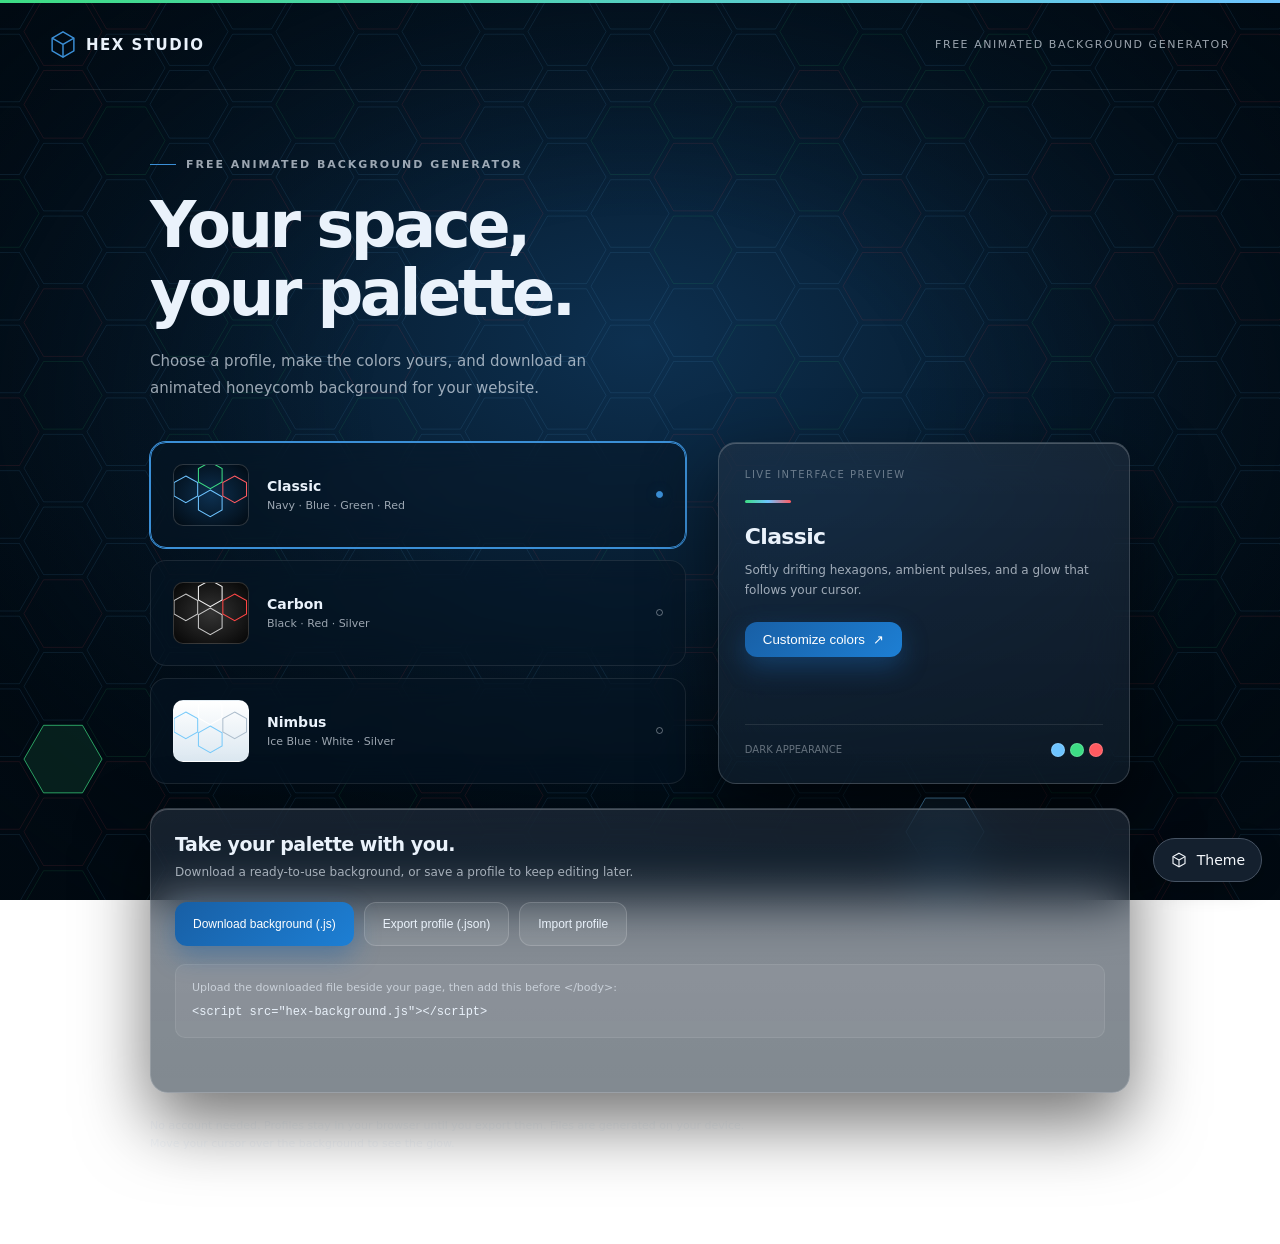
==== hex-studio/index.html @ f7268405 "Add Hex Studio animated background generator" ====
<!doctype html>
<html lang="en">
<head>
<meta charset="utf-8"><meta name="viewport" content="width=device-width,initial-scale=1">
<meta name="color-scheme" content="dark light">
<title>Hex Studio · Free Animated Background Generator</title>
<meta name="description" content="Create an animated honeycomb background. Choose a color profile, customize your palette, and download a ready-to-use background for your website.">
<style>/* studio-background.css — Hex Studio honeycomb background surfaces. */

:root{
	--hex-blue:      #185FA5;
	--hex-blue-lt:   #3b8fd6;
	--hex-green:     #2e9e4f;
	--hex-red:       #d81f26;
	--hex-navy-deep: #02101d;
}

.hs-hexbg{
	position:fixed;
	inset:0;
	width:100%;
	height:100%;
	z-index:-1;
	pointer-events:none;
}

.hs-hexvig{
	position:fixed;
	inset:0;
	z-index:-1;
	pointer-events:none;
}

html.hs-hex{min-height:100%}
html.hs-hex body{background:transparent !important}

html.hs-hex-dark{
	background:radial-gradient(85% 75% at 50% 38%,#0d3050 0%,#061a2c 42%,#010a12 80%) fixed;
}
html.hs-hex-dark .hs-hexvig{
	background:radial-gradient(62% 62% at 50% 45%,transparent 22%,rgba(1,7,13,.9) 100%);
}

html.hs-hex-dark .hs-hexstripe{
	position:fixed;left:0;right:0;top:0;height:3px;z-index:1030;
	background:linear-gradient(90deg,var(--hex-green),var(--hex-blue),var(--hex-red));
	background-size:200% 100%;
	animation:hs-hex-slide 8s linear infinite;
}
@keyframes hs-hex-slide{to{background-position:200% 0}}

html.hs-hex-light{
	background:linear-gradient(180deg,#ffffff 0%,#eef3f8 55%,#e6edf5 100%) fixed;
}
html.hs-hex-light .hs-hexvig{
	background:radial-gradient(70% 70% at 50% 45%,transparent 40%,rgba(180,197,214,.35) 100%);
}

.hs-sheet{
	background:#fff;
	border-radius:16px;
	box-shadow:0 22px 60px rgba(0,0,0,.55);
	margin:16px auto 32px;
	padding:20px 22px 26px;
	width:calc(100% - 88px);
	max-width:1400px;
	min-height:55vh;
	overflow-x:auto;
}
html.hs-hex-light .hs-sheet{box-shadow:0 10px 30px rgba(70,95,125,.14);border:1px solid #dde5ee}

html.hs-hex-dark .navbar{
	margin:16px auto 0;
	width:calc(100% - 88px);
	max-width:1400px;
	border:0;
	border-radius:14px;
	box-shadow:0 14px 36px rgba(0,0,0,.5);
}

@media (max-width:900px){
	.hs-sheet{width:calc(100% - 32px)}
	html.hs-hex-dark .navbar{width:calc(100% - 32px)}
}
@media (max-width:576px){
	.hs-sheet{width:calc(100% - 16px);padding:12px 10px 18px;border-radius:12px;margin:10px auto 18px}
	html.hs-hex-dark .navbar{width:calc(100% - 16px);margin-top:8px}
}

@media print{
	.hs-hexbg,.hs-hexvig,.hs-hexstripe{display:none !important}
	html.hs-hex{background:#fff !important}
	.hs-sheet{box-shadow:none;margin:0;padding:0;width:auto;max-width:none}
}

/* studio-glass.css — Hex Studio panels, controls, and glass surfaces. */

body.hs-body *,body.hs-body *::before,body.hs-body *::after{box-sizing:border-box}
.hs-panel,.hs-panel *,.hs-side,.hs-side *,.hs-field,.hs-field *,
.hs-btn,.hs-input,.hs-select,.hs-kpi,.hs-kpi *,.hs-table,.hs-table *,
.hs-alert,.hs-page,.hs-narrow,.hs-narrow-sm{box-sizing:border-box}

body.hs-body{
	color-scheme:dark;
	margin:0;
	font-family:"Inter","Segoe UI",system-ui,-apple-system,Helvetica,Arial,sans-serif;
	color:var(--hs-text);
	-webkit-font-smoothing:antialiased;
	-moz-osx-font-smoothing:grayscale;
}

.hs-page a{color:var(--hs-blue-lt)}
.hs-page{padding:22px 26px 44px;max-width:1500px}
.hs-narrow{max-width:900px}
.hs-narrow-sm{max-width:640px}
.hs-page-head{display:flex;align-items:flex-end;justify-content:space-between;gap:16px;
	flex-wrap:wrap;margin-bottom:18px}
.hs-page-head .hs-sub{margin-bottom:0}
.hs-actions{display:flex;gap:8px;flex-wrap:wrap}

.hs-field > input[readonly]{background:rgba(255,255,255,.03);color:var(--hs-text-dim);cursor:default}
.hs-field > input[readonly]:focus{border-color:var(--hs-brd);box-shadow:none;background:rgba(255,255,255,.03)}
.hs-row{display:flex;gap:12px;align-items:center;flex-wrap:wrap}
.hs-row > .hs-field{flex:1;min-width:220px;margin-bottom:0}
.hs-stack > * + *{margin-top:14px}
.hs-empty{padding:34px 10px;text-align:center;color:var(--hs-text-faint);font-size:14px}
.hs-iconbtn{display:inline-grid;place-items:center;width:30px;height:30px;border-radius:8px;
	border:1px solid var(--hs-brd-soft);background:var(--hs-glass-2);color:var(--hs-text-dim);
	text-decoration:none;transition:.15s}
.hs-iconbtn:hover{background:var(--hs-glass-hi);color:var(--hs-text)}
.hs-iconbtn svg{width:16px;height:16px;stroke:currentColor;fill:none;stroke-width:1.8}
@media (max-width:900px){.hs-page{padding:16px 14px 34px}}

:root{

	--hs-blue:        #185FA5;
	--hs-blue-lt:     #3b8fd6;
	--hs-blue-glow:   rgba(59,143,214,.18);
	--hs-green:       #2e9e4f;
	--hs-green-lt:    #3ddc84;
	--hs-red:         #d81f26;
	--hs-red-lt:      #ff5a60;
	--hs-amber:       #e8a13a;

	--hs-glass:       rgba(255,255,255,.075);
	--hs-glass-2:     rgba(255,255,255,.05);

	--hs-tint:        rgba(6,22,38,.52);
	--hs-tint-2:      rgba(6,22,38,.40);
	--hs-glass-hi:    rgba(255,255,255,.12);
	--hs-brd:         rgba(255,255,255,.16);
	--hs-brd-soft:    rgba(255,255,255,.09);
	--hs-blur:        26px;

	--hs-text:        #eaf2fb;
	--hs-text-dim:    rgba(234,242,251,.66);
	--hs-text-faint:  rgba(234,242,251,.40);

	--hs-radius:      18px;
	--hs-radius-sm:   12px;
	--hs-shadow:      0 30px 70px rgba(0,0,0,.55);
	--hs-shadow-sm:   0 12px 30px rgba(0,0,0,.4);
	--hs-inset:       inset 0 1px 0 rgba(255,255,255,.22);

	--hs-side-open:   248px;
	--hs-side-rail:   68px;
	--hs-side-w:      var(--hs-side-open);
}

.hs-panel{
	position:relative;
	background-color:var(--hs-tint);
	background-image:linear-gradient(rgba(255,255,255,.075),rgba(255,255,255,.035));
	backdrop-filter:blur(var(--hs-blur)) saturate(150%);
	-webkit-backdrop-filter:blur(var(--hs-blur)) saturate(150%);
	border:1px solid var(--hs-brd);
	border-radius:var(--hs-radius);
	box-shadow:var(--hs-shadow), var(--hs-inset);
	color:var(--hs-text);
	padding:22px 24px;
}
.hs-panel-quiet{background-color:var(--hs-tint-2);box-shadow:var(--hs-shadow-sm)}
.hs-panel-tight{padding:14px 16px}
.hs-panel-rise{animation:hs-rise .55s cubic-bezier(.2,.8,.2,1) both}
@keyframes hs-rise{from{opacity:0;transform:translateY(18px) scale(.99)}to{opacity:1;transform:none}}

.hs-panel-hd{
	display:flex;align-items:center;justify-content:space-between;gap:12px;
	margin:-22px -24px 18px;padding:15px 24px;
	border-bottom:1px solid var(--hs-brd-soft);
	background:rgba(255,255,255,.04);
	border-radius:var(--hs-radius) var(--hs-radius) 0 0;
}
.hs-panel-hd h2,.hs-panel-hd h3{margin:0;font-size:15px;font-weight:600;letter-spacing:-.01em}

.hs-rule{height:3px;width:46px;border-radius:2px;
	background:linear-gradient(90deg,var(--hs-green),var(--hs-blue),var(--hs-red))}
.hs-rule-c{margin-left:auto;margin-right:auto}

.hs-title{margin:0 0 4px;font-size:19px;font-weight:600;letter-spacing:-.015em;color:var(--hs-text)}
.hs-sub{margin:0 0 20px;font-size:12.5px;letter-spacing:.08em;text-transform:uppercase;color:var(--hs-text-faint)}
.hs-muted{color:var(--hs-text-dim)}
.hs-faint{color:var(--hs-text-faint)}
.hs-link{color:var(--hs-blue-lt);text-decoration:none}
.hs-link:hover{text-decoration:underline}

.hs-btn{
	display:inline-flex;align-items:center;justify-content:center;gap:8px;
	padding:10px 18px;border:1px solid var(--hs-brd);border-radius:var(--hs-radius-sm);
	background:var(--hs-glass);color:var(--hs-text);
	font:600 14px/1 inherit;cursor:pointer;transition:.18s;text-decoration:none;
	white-space:nowrap;
}
.hs-btn svg{width:16px;height:16px;flex:0 0 16px;stroke:currentColor;fill:none;stroke-width:1.8}
.hs-btn:hover{background:var(--hs-glass-hi);transform:translateY(-1px)}
.hs-btn:active{transform:translateY(0)}
.hs-btn:focus-visible{outline:2px solid var(--hs-blue-lt);outline-offset:2px}

.hs-btn-primary{
	border:0;color:#fff;
	background:linear-gradient(135deg,var(--hs-blue),#1d7fd4);
	box-shadow:0 10px 26px rgba(24,95,165,.45);
	position:relative;overflow:hidden;
}
.hs-btn-primary:hover{box-shadow:0 14px 32px rgba(24,95,165,.6)}

.hs-btn-sheen::after{
	content:"";position:absolute;top:0;left:-120%;width:60%;height:100%;
	background:linear-gradient(90deg,transparent,rgba(255,255,255,.28),transparent);
	animation:hs-sheen 4.5s ease-in-out infinite;
}
@keyframes hs-sheen{0%,72%{left:-120%}100%{left:180%}}

.hs-btn-ghost{background:transparent;border-color:var(--hs-brd-soft);color:var(--hs-text-dim)}
.hs-btn-ghost:hover{color:var(--hs-text);background:var(--hs-glass-2)}
.hs-btn-danger{border:0;background:linear-gradient(135deg,#b81d24,#e0353c);color:#fff}
.hs-btn-sm{padding:7px 13px;font-size:13px;border-radius:9px}
.hs-btn-block{width:100%}

.hs-field{position:relative;margin-bottom:14px}
.hs-field > input,.hs-field > select{
	width:100%;padding:22px 14px 9px;border-radius:var(--hs-radius-sm);
	font:400 15px inherit;color:var(--hs-text);
	background:rgba(255,255,255,.06);border:1px solid var(--hs-brd);
	outline:none;transition:.2s;
}
.hs-field > label{
	position:absolute;left:15px;top:15px;font-size:14px;color:var(--hs-text-dim);
	pointer-events:none;transition:.18s cubic-bezier(.2,.8,.2,1);
}
.hs-field > input:focus,.hs-field > select:focus{
	border-color:var(--hs-blue-lt);background:rgba(255,255,255,.1);
	box-shadow:0 0 0 4px var(--hs-blue-glow);
}
.hs-field > input:focus + label,
.hs-field > input:not(:placeholder-shown) + label,
.hs-field > select:focus + label,
.hs-field > select:valid + label{
	top:7px;font-size:10.5px;letter-spacing:.06em;text-transform:uppercase;color:var(--hs-text-dim);
}
.hs-field > input:focus + label,.hs-field > select:focus + label{color:var(--hs-blue-lt)}
.hs-field > input:-webkit-autofill,.hs-field > input:-webkit-autofill:focus{
	-webkit-text-fill-color:var(--hs-text);
	-webkit-box-shadow:0 0 0 1000px rgba(20,45,70,.95) inset;
	transition:background-color 9999s ease-in-out 0s;
}

.hs-input,.hs-select{
	padding:9px 12px;border-radius:10px;font:400 14px inherit;color:var(--hs-text);
	background:rgba(255,255,255,.06);border:1px solid var(--hs-brd);outline:none;transition:.18s;
}
.hs-input:focus,.hs-select:focus{border-color:var(--hs-blue-lt);box-shadow:0 0 0 4px var(--hs-blue-glow)}
.hs-select option{background:#0c2438;color:var(--hs-text)}
.hs-label{display:block;font-size:11px;letter-spacing:.06em;text-transform:uppercase;
	color:var(--hs-text-faint);margin-bottom:5px}
.hs-bar{display:flex;gap:10px;align-items:flex-end;flex-wrap:wrap;margin-bottom:18px}

.hs-check{display:inline-flex;align-items:center;gap:8px;color:var(--hs-text-dim);
	font-size:13px;cursor:pointer;user-select:none}
.hs-check input{appearance:none;-webkit-appearance:none;width:16px;height:16px;border-radius:5px;
	border:1px solid rgba(255,255,255,.3);background:rgba(255,255,255,.06);cursor:pointer;transition:.15s}
.hs-check input:checked{background:var(--hs-blue);border-color:var(--hs-blue)}
.hs-check input:checked::after{content:"";display:block;width:4px;height:8px;margin:1px auto 0;
	border:solid #fff;border-width:0 2px 2px 0;transform:rotate(42deg)}

.hs-table{width:100%;border-collapse:separate;border-spacing:0;font-size:14px;color:var(--hs-text)}
.hs-table th{
	padding:11px 10px;text-align:center;font-weight:600;font-size:12px;
	letter-spacing:.05em;text-transform:uppercase;color:var(--hs-text-dim);
	background:rgba(255,255,255,.06);border-bottom:1px solid var(--hs-brd);
	position:sticky;top:0;backdrop-filter:blur(12px);z-index:2;
}
.hs-table th:first-child{border-top-left-radius:10px}
.hs-table th:last-child{border-top-right-radius:10px}
.hs-table td{padding:10px;text-align:center;border-bottom:1px solid var(--hs-brd-soft)}
.hs-table tbody tr{transition:background .12s}
.hs-table tbody tr:nth-child(even){background:rgba(255,255,255,.025)}
.hs-table tbody tr:hover{background:rgba(59,143,214,.14)}
.hs-table-wrap{overflow:auto;border-radius:10px;border:1px solid var(--hs-brd-soft)}
.hs-table a{color:var(--hs-blue-lt);text-decoration:none}
.hs-table a:hover{text-decoration:underline}

.hs-pill{display:inline-block;padding:3px 11px;border-radius:999px;font-size:12px;font-weight:600;
	border:1px solid transparent}
.hs-pill-ok{background:rgba(61,220,132,.14);color:#7ff0b0;border-color:rgba(61,220,132,.35)}
.hs-pill-warn{background:rgba(232,161,58,.14);color:#f5c67e;border-color:rgba(232,161,58,.35)}
.hs-pill-bad{background:rgba(255,90,96,.14);color:#ff9a9e;border-color:rgba(255,90,96,.38)}
.hs-pill-info{background:rgba(59,143,214,.16);color:#9fd0ff;border-color:rgba(59,143,214,.4)}

.hs-alert{padding:11px 14px;border-radius:var(--hs-radius-sm);font-size:13.5px;line-height:1.45;
	margin-bottom:16px;border:1px solid transparent}
.hs-alert-err{background:rgba(216,31,38,.14);border-color:rgba(216,31,38,.4);color:#ff9a9e;
	animation:hs-shake .45s cubic-bezier(.36,.07,.19,.97) both}
.hs-alert-ok{background:rgba(46,158,79,.14);border-color:rgba(46,158,79,.4);color:#8ce8ac}
.hs-alert-info{background:rgba(24,95,165,.16);border-color:rgba(59,143,214,.4);color:#a9d4ff}
@keyframes hs-shake{10%,90%{transform:translateX(-2px)}30%,70%{transform:translateX(4px)}50%{transform:translateX(-4px)}}

.hs-kpis{display:flex;gap:14px;flex-wrap:wrap;margin-bottom:20px}
.hs-kpi{
	flex:1;min-width:150px;padding:14px 16px;border-radius:var(--hs-radius-sm);
	background-color:var(--hs-tint-2);
	background-image:linear-gradient(rgba(255,255,255,.06),rgba(255,255,255,.02));
	border:1px solid var(--hs-brd-soft);
	backdrop-filter:blur(14px);-webkit-backdrop-filter:blur(14px);
}
.hs-kpi small{display:block;font-size:11px;letter-spacing:.07em;text-transform:uppercase;
	color:var(--hs-text-faint);margin-bottom:4px}
.hs-kpi b{display:block;font-size:26px;font-weight:600;line-height:1.1;color:var(--hs-text)}
.hs-kpi-accent{border-left:3px solid var(--hs-blue-lt)}

.hs-side{
	position:fixed;left:0;top:0;bottom:0;width:var(--hs-side-w);z-index:1040;
	display:flex;flex-direction:column;
	margin:12px 0 12px 12px;border-radius:var(--hs-radius);
	background-color:var(--hs-tint);
	background-image:linear-gradient(rgba(255,255,255,.075),rgba(255,255,255,.03));
	backdrop-filter:blur(var(--hs-blur)) saturate(150%);
	-webkit-backdrop-filter:blur(var(--hs-blur)) saturate(150%);
	border:1px solid var(--hs-brd);
	box-shadow:var(--hs-shadow), var(--hs-inset);
	transition:width .22s cubic-bezier(.2,.8,.2,1), transform .22s cubic-bezier(.2,.8,.2,1);
	overflow:hidden;
}

body.hs-has-side{padding-left:calc(var(--hs-side-w) + 24px);transition:padding-left .22s cubic-bezier(.2,.8,.2,1)}
html.hs-side-collapsed{--hs-side-w:var(--hs-side-rail)}

.hs-side-brand{
	display:flex;align-items:center;gap:10px;padding:16px 14px 14px;
	border-bottom:1px solid var(--hs-brd-soft);min-height:66px;
}
.hs-side-brand img{width:38px;height:38px;object-fit:contain;background:#fff;border-radius:10px;padding:4px;flex:0 0 auto}
.hs-side-brand .hs-side-name{font-weight:700;font-size:15px;letter-spacing:-.01em;color:var(--hs-text);white-space:nowrap}
.hs-side-brand .hs-side-name small{display:block;font-weight:400;font-size:9.5px;letter-spacing:.14em;
	color:var(--hs-text-faint)}

.hs-side-nav{flex:1;overflow-y:auto;overflow-x:hidden;padding:10px 8px}
.hs-side-nav::-webkit-scrollbar{width:6px}
.hs-side-nav::-webkit-scrollbar-thumb{background:rgba(255,255,255,.14);border-radius:3px}

.hs-side-sec{font-size:10px;letter-spacing:.12em;text-transform:uppercase;color:var(--hs-text-faint);
	padding:14px 12px 6px;white-space:nowrap}

.hs-side-item{
	position:relative;display:flex;align-items:center;gap:12px;
	padding:10px 12px;margin-bottom:2px;border-radius:10px;
	color:var(--hs-text-dim);text-decoration:none;font-size:14px;white-space:nowrap;
	transition:background .15s,color .15s;
}
.hs-side-item svg{width:20px;height:20px;flex:0 0 20px;stroke:currentColor;fill:none;stroke-width:1.7}
.hs-side-item:hover{background:var(--hs-glass-hi);color:var(--hs-text)}
.hs-side-item.is-active{background:rgba(59,143,214,.20);color:#fff}
.hs-side-item.is-active::before{
	content:"";position:absolute;left:-8px;top:50%;transform:translateY(-50%);
	width:3px;height:22px;border-radius:0 3px 3px 0;background:var(--hs-blue-lt);
}

.hs-side-foot{border-top:1px solid var(--hs-brd-soft);padding:10px 8px 12px}
.hs-side-user{display:flex;align-items:center;gap:10px;padding:8px 12px 10px;white-space:nowrap}
.hs-side-avatar{
	width:32px;height:32px;flex:0 0 32px;border-radius:9px;display:grid;place-items:center;
	background:linear-gradient(135deg,var(--hs-blue),#1d7fd4);color:#fff;font-weight:700;font-size:13px;
}
.hs-side-user .who{overflow:hidden}
.hs-side-user .who b{display:block;font-size:13.5px;font-weight:600;color:var(--hs-text);
	overflow:hidden;text-overflow:ellipsis}
.hs-side-user .who small{display:block;font-size:11px;color:var(--hs-text-faint);
	overflow:hidden;text-overflow:ellipsis}

.hs-side-toggle{
	display:flex;align-items:center;gap:12px;width:100%;
	padding:9px 12px;border:0;border-radius:10px;cursor:pointer;
	background:transparent;color:var(--hs-text-faint);font:400 13px inherit;text-align:left;
}
.hs-side-toggle:hover{background:var(--hs-glass-2);color:var(--hs-text)}
.hs-side-toggle svg{width:20px;height:20px;flex:0 0 20px;stroke:currentColor;fill:none;stroke-width:1.7;
	transition:transform .22s}
html.hs-side-collapsed .hs-side-toggle svg{transform:rotate(180deg)}

html.hs-side-collapsed .hs-side-name,
html.hs-side-collapsed .hs-side-item span,
html.hs-side-collapsed .hs-side-sec,
html.hs-side-collapsed .hs-side-user .who,
html.hs-side-collapsed .hs-side-toggle span{
	opacity:0;width:0;overflow:hidden;pointer-events:none;
}
html.hs-side-collapsed .hs-side-item,
html.hs-side-collapsed .hs-side-toggle{justify-content:center;padding-left:0;padding-right:0}
html.hs-side-collapsed .hs-side-brand{justify-content:center;padding-left:0;padding-right:0}
html.hs-side-collapsed .hs-side-user{justify-content:center;padding-left:0;padding-right:0}

html.hs-side-collapsed .hs-side-item::after{
	content:attr(data-label);
	position:absolute;left:calc(100% + 14px);top:50%;transform:translateY(-50%) scale(.96);
	padding:6px 11px;border-radius:8px;white-space:nowrap;font-size:12.5px;
	background:rgba(8,24,40,.96);border:1px solid var(--hs-brd);color:var(--hs-text);
	box-shadow:var(--hs-shadow-sm);opacity:0;pointer-events:none;transition:.14s;z-index:5;
}
html.hs-side-collapsed .hs-side-item:hover::after{opacity:1;transform:translateY(-50%) scale(1)}

.hs-side-scrim{
	position:fixed;inset:0;z-index:1035;background:rgba(1,8,15,.6);
	backdrop-filter:blur(2px);opacity:0;pointer-events:none;transition:opacity .2s;
}
.hs-side-burger{
	display:none;position:fixed;left:12px;top:12px;z-index:1045;
	width:44px;height:44px;align-items:center;justify-content:center;
	border-radius:12px;border:1px solid var(--hs-brd);background:var(--hs-glass);
	backdrop-filter:blur(var(--hs-blur));color:var(--hs-text);cursor:pointer;
	box-shadow:var(--hs-shadow-sm);
}
.hs-side-burger{transition:opacity .18s}
.hs-side-burger svg{width:22px;height:22px;stroke:currentColor;fill:none;stroke-width:1.8}

@media (max-width:900px){
	.hs-side{transform:translateX(calc(-100% - 16px));--hs-side-w:var(--hs-side-open)}
	html.hs-side-open .hs-side{transform:none}
	html.hs-side-open .hs-side-scrim{opacity:1;pointer-events:auto}
	body.hs-has-side{padding-left:0;padding-top:68px}
	.hs-side-burger{display:flex}
	html.hs-side-open .hs-side-burger{opacity:0;pointer-events:none}

	html.hs-side-collapsed .hs-side-name,
	html.hs-side-collapsed .hs-side-item span,
	html.hs-side-collapsed .hs-side-sec,
	html.hs-side-collapsed .hs-side-user .who,
	html.hs-side-collapsed .hs-side-toggle span{opacity:1;width:auto;pointer-events:auto}
	html.hs-side-collapsed .hs-side-item,
	html.hs-side-collapsed .hs-side-toggle,
	html.hs-side-collapsed .hs-side-brand,
	html.hs-side-collapsed .hs-side-user{justify-content:flex-start;padding-left:12px;padding-right:12px}
	html.hs-side-collapsed .hs-side-item::after{display:none}
	.hs-panel{padding:16px 15px}
	.hs-panel-hd{margin:-16px -15px 14px;padding:13px 15px}
}

@media (prefers-reduced-motion:reduce){
	.hs-side,body.hs-has-side,.hs-panel-rise,.hs-btn,.hs-btn-sheen::after{
		transition:none !important;animation:none !important;
	}
}

@media print{
	.hs-side,.hs-side-scrim,.hs-side-burger{display:none !important}
	body.hs-has-side{padding-left:0 !important;padding-top:0 !important}
	.hs-panel{background:#fff;color:#000;box-shadow:none;border:1px solid #ccc;backdrop-filter:none}
	.hs-table,.hs-table td,.hs-table th{color:#000}
}

.hs-table td.hs-num,.hs-table th.hs-num{font-variant-numeric:tabular-nums;text-align:right}
.hs-table td.hs-num .hs-unit{color:var(--hs-text-faint);font-size:11px;margin-left:2px}

.hs-table tbody tr.hs-row-bad{background:rgba(255,90,96,.07);box-shadow:inset 3px 0 0 var(--hs-red-lt)}
.hs-table tbody tr.hs-row-warn{background:rgba(232,161,58,.07);box-shadow:inset 3px 0 0 var(--hs-amber)}
.hs-table tbody tr.hs-row-bad:hover{background:rgba(255,90,96,.13)}
.hs-table tbody tr.hs-row-warn:hover{background:rgba(232,161,58,.13)}

.hs-ico{display:inline-grid;place-items:center;width:30px;height:30px;border-radius:8px;
	border:1px solid var(--hs-brd-soft);background:var(--hs-glass-2);color:var(--hs-text-dim);
	text-decoration:none;transition:.15s;vertical-align:middle}
.hs-ico:hover{background:var(--hs-glass-hi);color:var(--hs-text);transform:translateY(-1px)}
.hs-ico svg{width:16px;height:16px;stroke:currentColor;fill:none;stroke-width:1.7}
.hs-ico-blue:hover{border-color:rgba(59,143,214,.6);color:#9fd0ff}
.hs-ico-green:hover{border-color:rgba(61,220,132,.55);color:#7ff0b0}
.hs-ico-red{border-color:rgba(255,90,96,.45);color:#ff9a9e;background:rgba(255,90,96,.12)}
.hs-ico-red:hover{background:rgba(255,90,96,.22);color:#ffc2c5}
.hs-ico-off{opacity:.28;pointer-events:none}
.hs-icos{display:flex;gap:6px;justify-content:center;align-items:center}

.hs-chip{display:inline-block;white-space:nowrap;padding:3px 10px;border-radius:8px;font-size:12.5px;
	background:var(--hs-glass-2);border:1px solid var(--hs-brd-soft);color:var(--hs-text-dim)}
.hs-joblink{font-weight:600;text-decoration:none}
.hs-joblink:hover{text-decoration:underline}

.hs-alarm{display:inline-flex;align-items:center;gap:6px;font-weight:600;font-size:12.5px}
.hs-alarm-0{color:var(--hs-text-faint);font-weight:400}
.hs-alarm-some{color:#f5c67e}
.hs-alarm-many{color:#ff9a9e}
.hs-dot{width:7px;height:7px;border-radius:50%;display:inline-block;background:currentColor;
	box-shadow:0 0 8px currentColor}

.hs-kpi-good{border-left:3px solid var(--hs-green-lt)}
.hs-kpi-warn{border-left:3px solid var(--hs-amber)}
.hs-kpi-bad{border-left:3px solid var(--hs-red-lt)}
.hs-kpi b .hs-unit{font-size:13px;font-weight:400;color:var(--hs-text-faint);margin-left:4px}
.hs-kpi-sub{display:block;margin-top:3px;font-size:11.5px;color:var(--hs-text-faint)}

.hs-meter{height:5px;border-radius:3px;background:rgba(255,255,255,.09);overflow:hidden;margin-top:8px}
.hs-meter > span{display:block;height:100%;border-radius:3px;
	background:linear-gradient(90deg,var(--hs-green),var(--hs-green-lt))}
.hs-meter-warn > span{background:linear-gradient(90deg,#c8871f,var(--hs-amber))}
.hs-meter-bad > span{background:linear-gradient(90deg,#a3181e,var(--hs-red-lt))}

.hs-gal{display:inline-flex;flex-direction:column;align-items:flex-end;line-height:1.15}
.hs-gal b{font-size:14.5px;font-weight:600}
.hs-gal small{font-size:11px;color:var(--hs-text-faint);margin-top:2px;white-space:nowrap}

.hs-pill .hs-dot{width:6px;height:6px;margin-right:1px;vertical-align:middle}

.hs-notepop{
	position:absolute;z-index:1100;width:330px;padding:14px;
	border-radius:var(--hs-radius-sm);
	background-color:rgba(8,26,44,.94);
	background-image:linear-gradient(rgba(255,255,255,.06),rgba(255,255,255,.02));
	backdrop-filter:blur(18px);-webkit-backdrop-filter:blur(18px);
	border:1px solid var(--hs-brd);box-shadow:var(--hs-shadow);
}
.hs-notepop[hidden]{display:none}
.hs-notepop-hd{display:flex;justify-content:space-between;align-items:baseline;
	font-size:11px;letter-spacing:.07em;text-transform:uppercase;
	color:var(--hs-text-faint);margin-bottom:8px}
.hs-notepop textarea{
	width:100%;padding:10px 12px;border-radius:10px;resize:vertical;
	font:400 13.5px/1.5 inherit;color:var(--hs-text);
	background:rgba(255,255,255,.06);border:1px solid var(--hs-brd);outline:none;
}
.hs-notepop textarea:focus{border-color:var(--hs-blue-lt);box-shadow:0 0 0 4px var(--hs-blue-glow)}
.hs-notepop-ft{display:flex;justify-content:flex-end;gap:8px;margin-top:10px}
button.hs-ico{font:inherit}

.hs-chartnav{display:flex;flex-wrap:wrap;gap:8px;margin:-4px 0 18px}
.hs-chartnav .chart-btn{background:var(--hs-glass-2);border-color:var(--hs-brd-soft);
	color:var(--hs-text-dim);font-weight:500}
.hs-chartnav .chart-btn:hover{color:var(--hs-text);background:var(--hs-glass-hi)}
.hs-chartnav .chart-btn.hs-btn-primary{color:#fff;font-weight:600;border:0}
.hs-chartbox{
	position:relative;padding:14px 12px 6px;border-radius:var(--hs-radius-sm);
	background:rgba(2,12,22,.42);border:1px solid var(--hs-brd-soft);
	min-height:320px;
}
.hs-chartbox canvas{display:block}

.hs-table tbody tr.hs-band > td{
	background:rgba(255,255,255,.07);
	border-top:1px solid var(--hs-brd);
	border-bottom:1px solid var(--hs-brd-soft);
	text-align:left;padding:9px 12px;font-size:13px;letter-spacing:.01em;
}
.hs-table tbody tr.hs-band:hover > td{background:rgba(255,255,255,.07)}
.hs-band-n{float:right;font-size:11.5px;color:var(--hs-text-faint);font-weight:400}

.ds-ok{color:#7ff0b0;font-weight:600}
.ds-warn{color:#f5c67e;font-weight:600}
.ds-bad{color:#ff9a9e;font-weight:600}

.hs-table td.ds-cold{color:#ff9a9e;font-weight:600;background:rgba(255,90,96,.10)}

.ds-head{display:grid;grid-template-columns:minmax(0,1fr) auto minmax(0,1fr);
	align-items:center;gap:18px;margin:2px 0 24px;width:100%;min-width:0}

.hs-panel-hd.ds-head-bar{display:block;padding-top:18px;padding-bottom:18px}
.ds-head-bar > .ds-head{margin:0}
.ds-head-r{justify-self:end;text-align:right}
.ds-head .hs-input{min-width:196px;max-width:100%}
.ds-head .hs-select{width:100%;min-width:0;max-width:340px;
	text-overflow:ellipsis;white-space:nowrap;overflow:hidden}
.ds-head-l,.ds-head-r{min-width:0}
.ds-head-c{text-align:center;line-height:1.05;padding:0 8px}

.ds-range{display:inline-flex;align-items:center;gap:8px}
.ds-range .hs-input{min-width:150px}
.ds-day-sm{font-size:27px;white-space:normal;line-height:1.15}

.ds-eyebrow{display:block;font-size:11px;font-weight:600;letter-spacing:.28em;
	text-transform:uppercase;color:var(--hs-text-faint)}
.ds-day{display:block;margin:9px 0 0;font-size:40px;font-weight:700;letter-spacing:-.02em;
	white-space:nowrap;color:var(--hs-text)}

@supports ((-webkit-background-clip:text) or (background-clip:text)){
	.ds-day{background:linear-gradient(180deg,#ffffff 12%,#8fc6f4 96%);
		-webkit-background-clip:text;background-clip:text;
		color:transparent;-webkit-text-fill-color:transparent;
		filter:drop-shadow(0 6px 18px rgba(59,143,214,.35))}
}
.ds-scope{display:block;margin-top:9px;font-size:12px;letter-spacing:.14em;
	text-transform:uppercase;color:var(--hs-text-dim)}
.ds-scope b{color:var(--hs-text);font-weight:600}

@media (max-width:900px){
	.ds-head{grid-template-columns:1fr;gap:12px}
	.ds-head-c{order:-1;padding:0}
	.ds-head-r{justify-self:stretch;text-align:left}
	.ds-day{font-size:32px}
}

.hs-inputgroup{display:inline-flex;align-items:stretch}
.hs-inputgroup > .hs-btn{border-top-right-radius:0;border-bottom-right-radius:0;padding-left:11px;padding-right:11px}
.hs-inputgroup > .hs-input{border-top-left-radius:0;border-bottom-left-radius:0;border-left:0}

.hs-chip{white-space:nowrap}
a.hs-chip-link{text-decoration:none;color:var(--hs-text-dim);transition:.15s}
a.hs-chip-link:hover{color:var(--hs-text);background:var(--hs-glass-hi);border-color:var(--hs-brd)}

.tw-co{display:inline-flex;align-items:center;gap:7px;white-space:nowrap}
.tw-co::before{content:"";width:8px;height:8px;border-radius:2px;flex:0 0 8px;
	background:var(--hs-text-faint)}
.tw-co-0::before{background:#6ec4ff}
.tw-co-1::before{background:#3ddc84}
.tw-co-2::before{background:#f5c67e}
.tw-co-x::before{background:rgba(234,242,251,.30)}
button.tw-eval-btn{font:inherit;font-size:12px;font-weight:600}

.us-grid{display:grid;grid-template-columns:repeat(auto-fit,minmax(420px,1fr));gap:18px;align-items:start}

.us-pills{display:flex;flex-wrap:wrap;gap:7px;align-items:center;margin:-6px 0 16px}
.us-pill{display:inline-flex;align-items:center;gap:7px;padding:5px 12px;border-radius:999px;
	border:1px solid var(--hs-brd-soft);background:var(--hs-glass-2);color:var(--hs-text-dim);
	font:500 12.5px inherit;cursor:pointer;transition:.15s}
.us-pill:hover{background:var(--hs-glass-hi);color:var(--hs-text)}
.us-pill.is-on{background:rgba(59,143,214,.22);border-color:rgba(59,143,214,.5);color:#fff}
.us-pill i{width:8px;height:8px;border-radius:50%;display:inline-block}

.us-reps{display:flex;flex-direction:column;gap:3px;align-items:center}
.us-rep{display:inline-flex;align-items:center;gap:6px;font-size:12.5px;color:var(--hs-text-dim);white-space:nowrap}
.us-rep i{width:8px;height:8px;border-radius:50%;display:inline-block}
.us-rep-tech{font-size:11.5px;color:var(--hs-text-faint)}

.hs-table tbody tr.us-inactive td{opacity:.55}
a.us-sort{color:inherit;text-decoration:none}
a.us-sort:hover{color:var(--hs-blue-lt)}

.us-toggles{display:flex;flex-wrap:wrap;gap:8px}

.us-toggle-grp{margin:0 0 8px}
.us-toggle-grp + .us-toggle-grp{margin-top:18px}
.us-toggle-lbl{font:600 10.5px/1 inherit;letter-spacing:.09em;text-transform:uppercase;
	color:var(--hs-text-faint);margin:0 0 8px}
.us-toggle{display:inline-flex;align-items:center;gap:8px;padding:8px 14px;border-radius:10px;
	border:1px solid var(--hs-brd-soft);background:var(--hs-glass-2);color:var(--hs-text-dim);
	font:500 13px inherit;cursor:pointer;transition:.15s}
.us-toggle:hover{background:var(--hs-glass-hi);color:var(--hs-text)}
.us-toggle i{width:9px;height:9px;border-radius:50%;background:rgba(255,255,255,.22);transition:.15s}
.us-toggle.is-on{background:rgba(61,220,132,.16);border-color:rgba(61,220,132,.45);color:#bff5d5}
.us-toggle.is-on i{background:var(--hs-green-lt);box-shadow:0 0 8px var(--hs-green-lt)}

.us-toggle.is-na{opacity:.42;cursor:not-allowed;border-style:dashed}
.us-toggle.is-na:hover{background:var(--hs-glass-2);color:var(--hs-text-dim)}
.us-na-tag{font:500 10px/1 inherit;letter-spacing:.05em;text-transform:uppercase;
	padding:3px 6px;border-radius:5px;background:rgba(255,255,255,.07);color:var(--hs-text-faint)}

.us-toast{position:fixed;right:22px;bottom:22px;z-index:1200;padding:11px 16px;border-radius:12px;
	background:rgba(6,22,38,.95);border:1px solid rgba(61,220,132,.45);color:#bff5d5;
	font-size:13px;box-shadow:var(--hs-shadow);backdrop-filter:blur(14px)}
.us-toast.is-bad{border-color:rgba(255,90,96,.5);color:#ff9a9e}
.us-toast[hidden]{display:none}

.hs-field > textarea{
	width:100%;padding:24px 14px 9px;border-radius:var(--hs-radius-sm);
	font:400 15px inherit;color:var(--hs-text);resize:vertical;min-height:52px;
	background:rgba(255,255,255,.06);border:1px solid var(--hs-brd);
	outline:none;transition:border-color .2s, background .2s, box-shadow .2s;
}
.hs-field > textarea:focus{
	border-color:var(--hs-blue-lt);background:rgba(255,255,255,.1);
	box-shadow:0 0 0 4px var(--hs-blue-glow);
}
.hs-field > textarea:focus + label,
.hs-field > textarea:not(:placeholder-shown) + label{
	top:7px;font-size:10.5px;letter-spacing:.06em;text-transform:uppercase;color:var(--hs-text-dim);
}
.hs-field > textarea:focus + label{color:var(--hs-blue-lt)}

#atTable tr.at-row:hover td{background:rgba(255,255,255,.04)}

#callFields[disabled] input,#callFields[disabled] select,#callFields[disabled] textarea{
	background:rgba(255,255,255,.03);border-color:var(--hs-brd-soft);
	color:var(--hs-text-dim);cursor:default;opacity:1;-webkit-text-fill-color:var(--hs-text-dim);
}
#callFields[disabled] textarea{resize:none}

[hidden]{display:none !important}

.hs-panel-hd.ca-sec{
	margin:24px -24px 18px;
	border-top:1px solid var(--hs-brd-soft);
	border-radius:0;
}
@media (max-width:900px){
	.hs-panel-hd.ca-sec{margin:20px -15px 14px}
}

#callForm .hs-row{margin-bottom:14px;align-items:flex-end}
#callForm .hs-row > div{flex:1;min-width:200px}
#callForm .hs-row .hs-select{width:100%}

.tw-user{font-size:11.5px;color:var(--hs-text-dim);margin-top:3px;padding-left:15px;white-space:nowrap}
.tw-user .tw-uid{color:var(--hs-text-faint)}

.ca-photos{margin-left:4px;font-size:11px;color:var(--hs-text-dim);border-color:var(--hs-brd-soft)}
.ca-drop{
	border:1.5px dashed var(--hs-brd-soft);border-radius:12px;padding:14px;
	transition:border-color .2s, background .2s;
}
.ca-drop.is-over{border-color:var(--hs-blue-lt);background:rgba(255,255,255,.06)}
.ca-drop > input[type=file]{position:absolute;width:1px;height:1px;opacity:0;overflow:hidden}
.ca-drop-lbl{display:flex;align-items:center;gap:14px;flex-wrap:wrap;cursor:pointer}
.ca-drop-lbl .hs-btn{pointer-events:none}
#callFields[disabled] .ca-drop{opacity:.45}
#callFields[disabled] .ca-drop-lbl{cursor:default}
.ca-picked{display:flex;flex-wrap:wrap;gap:10px;align-items:flex-start}
.ca-picked:not(:empty){margin-top:12px}
.ca-pick{position:relative;width:96px;height:96px;border-radius:10px;overflow:hidden;
	background:rgba(255,255,255,.05);border:1px solid var(--hs-brd-soft)}
.ca-pick img{width:100%;height:100%;object-fit:cover;display:block}
.ca-pick-file{display:block;padding:10px 8px;font-size:11px;word-break:break-all;color:var(--hs-text-dim)}
.ca-pick-x{position:absolute;top:4px;right:4px;width:22px;height:22px;border-radius:50%;border:0;
	background:rgba(0,0,0,.6);color:#fff;font-size:15px;line-height:22px;cursor:pointer;padding:0}
.ca-pick-x:hover{background:rgba(200,40,40,.85)}
.ca-pick-n{flex-basis:100%;font-size:12px}
.ca-gallery{display:grid;grid-template-columns:repeat(auto-fill,minmax(150px,1fr));gap:12px}
.ca-thumb{display:block;border-radius:10px;overflow:hidden;background:rgba(255,255,255,.04);
	border:1px solid var(--hs-brd-soft);text-decoration:none;color:inherit;transition:transform .15s, box-shadow .15s}
.ca-thumb:hover{transform:translateY(-2px);box-shadow:var(--hs-shadow-sm);border-color:var(--hs-blue-lt)}
.ca-thumb img{width:100%;aspect-ratio:4/3;object-fit:cover;display:block;background:#0b1220}
.ca-thumb-file{display:flex;flex-direction:column;align-items:center;justify-content:center;gap:6px;
	aspect-ratio:4/3;color:var(--hs-text-dim);font-size:11px;padding:8px;text-align:center;word-break:break-all}
.ca-thumb-file svg{width:28px;height:28px;stroke:currentColor;fill:none;stroke-width:1.6}
.ca-thumb-cap{display:block;padding:6px 8px;font-size:11px;color:var(--hs-text-faint);
	white-space:nowrap;overflow:hidden;text-overflow:ellipsis}

.dv-timeline{list-style:none;margin:0;padding:6px 0 4px;position:relative}
.dv-timeline::before{content:"";position:absolute;left:118px;top:0;bottom:0;width:2px;
	background:var(--hs-brd-soft);border-radius:2px}
.dv-ev{display:grid;grid-template-columns:104px 30px 1fr;align-items:start;gap:0;padding:7px 0;
	font-size:13.5px;position:relative}
.dv-ev-dt{text-align:right;color:var(--hs-text-faint);font-size:12px;padding-top:2px;
	font-variant-numeric:tabular-nums}
.dv-ev-dot{width:10px;height:10px;border-radius:50%;margin:5px 0 0 10px;background:var(--hs-green);
	box-shadow:0 0 0 3px var(--hs-glass)}
.dv-ev-owner .dv-ev-dot{background:var(--hs-blue);box-shadow:0 0 0 3px var(--hs-glass),0 0 10px var(--hs-blue-glow)}
.dv-ev-dsn   .dv-ev-dot{background:var(--hs-amber)}
.dv-ev-body{display:flex;flex-direction:column;gap:2px;padding-left:4px}
.dv-ev-body b{font-weight:600;color:var(--hs-text)}
.dv-ev-owner .dv-ev-body b{color:var(--hs-blue-lt)}
.dv-ev-body small{color:var(--hs-text-faint);font-size:12px}
@media (max-width:640px){
	.dv-timeline::before{left:14px}
	.dv-ev{grid-template-columns:30px 1fr;grid-template-rows:auto auto}
	.dv-ev-dt{grid-column:2;grid-row:1;text-align:left;padding-left:4px}
	.dv-ev-dot{grid-column:1;grid-row:1 / span 2;margin-left:10px}
	.dv-ev-body{grid-column:2;grid-row:2}
}
</style>
<style>
body.hs-body {min-height:100vh;margin:0;padding:0 32px 90px}
.studio-header {max-width:1180px;margin:auto;padding:30px 0;display:flex;align-items:center;justify-content:space-between;border-bottom:1px solid var(--hs-brd-soft)}
.studio-brand {display:flex;align-items:center;gap:10px;font-size:15px;font-weight:700;letter-spacing:.1em;color:var(--hs-text)}
.studio-brand svg {width:26px;height:29px;stroke:var(--hs-blue-lt);fill:none;stroke-width:1.6}
.studio-header small {color:var(--hs-text-dim);font-size:11px;letter-spacing:.14em;text-transform:uppercase}
.studio {max-width:980px;margin:68px auto 0}
.eyebrow {display:flex;align-items:center;gap:10px;text-transform:uppercase;letter-spacing:.18em;color:var(--hs-text-dim);font-size:11px;font-weight:600}
.eyebrow:before {content:"";height:1px;width:26px;background:var(--hs-blue-lt)}
h1 {font-size:clamp(38px,5vw,64px);line-height:1.07;letter-spacing:-.055em;margin:20px 0;color:var(--hs-text);font-weight:650}
.intro {font-size:15px;line-height:1.8;color:var(--hs-text-dim);max-width:510px;margin:0}
.studio-grid {display:grid;grid-template-columns:1.3fr 1fr;gap:32px;margin-top:40px;align-items:stretch}
.profile-grid {display:grid;gap:12px}
.profile-card {display:flex;align-items:center;gap:18px;width:100%;text-align:left;padding:21px 22px;background:var(--hs-tint);border:1px solid var(--hs-brd-soft);border-radius:16px;color:var(--hs-text);cursor:pointer;font:inherit;backdrop-filter:blur(16px)}
.profile-card[aria-pressed=true] {border-color:var(--hs-blue-lt);box-shadow:0 0 0 1px var(--hs-blue-lt)}
.profile-card:focus-visible {outline:2px solid var(--hs-blue-lt);outline-offset:4px}
.profile-preview {width:76px;height:62px;border:1px solid #ffffff2a;border-radius:10px;display:flex;align-items:center;justify-content:center;flex-shrink:0;overflow:hidden}
.profile-preview svg {width:84px;height:65px;fill:none;stroke-width:1.4}
.profile-card b {display:block;font-size:14px;font-weight:600;margin-bottom:5px}
.profile-card small {display:block;font-size:11px;color:var(--hs-text-dim)}
.selected-dot {margin-left:auto;width:7px;height:7px;border-radius:50%;border:1px solid var(--hs-text-faint);flex-shrink:0}
.profile-card[aria-pressed=true] .selected-dot {background:var(--hs-blue-lt);border-color:var(--hs-blue-lt);box-shadow:0 0 14px var(--hs-blue-glow)}
.sample {padding:26px!important;display:flex;flex-direction:column;justify-content:space-between}
.sample-tag {font-size:10px;letter-spacing:.15em;color:var(--hs-text-faint);text-transform:uppercase;margin:0 0 20px}
.sample h2 {font-size:22px;letter-spacing:-.03em;line-height:1.3;margin:0 0 8px;color:var(--hs-text)}
.sample p {font-size:12px;line-height:1.7;color:var(--hs-text-dim);margin:0 0 22px}
.sample-foot {display:flex;align-items:center;justify-content:space-between;gap:12px;padding-top:18px;border-top:1px solid var(--hs-brd-soft);color:var(--hs-text-faint);font-size:10px}
.palette-line {display:flex;gap:5px}
.palette-line i {width:14px;height:14px;border-radius:50%;border:1px solid var(--hs-brd)}
.studio-note {margin:24px 0 0;font-size:11px;color:var(--hs-text-faint);line-height:1.7}
.download-panel {margin-top:24px;padding:24px!important}
.download-panel h2 {margin:0 0 7px;color:var(--hs-text);font-size:19px;letter-spacing:-.025em}
.download-panel p {margin:0;color:var(--hs-text-dim);font-size:12px;line-height:1.8}
.download-actions {display:flex;flex-wrap:wrap;gap:10px;margin:18px 0}
.download-actions .hs-btn {min-height:44px;font-size:12px}
.embed-usage {padding:14px 16px;border:1px solid var(--hs-brd-soft);background:var(--hs-glass-2);border-radius:10px;overflow:auto;color:var(--hs-text-dim);font-size:11px;line-height:1.7}
.embed-usage code {display:block;margin-top:5px;color:var(--hs-text);font:12px/1.7 ui-monospace,SFMono-Regular,Consolas,monospace;white-space:nowrap}
.download-panel .file-status {min-height:20px;margin-top:10px;font-size:11px;color:var(--hs-text-dim)}
@media(max-width:720px) {.studio-grid {grid-template-columns:1fr;gap:20px}.studio {margin-top:38px}.sample {min-height:250px}.studio-header small {display:none}body.hs-body {padding:0 18px 90px}.studio-header {padding:22px 0}.profile-card {padding:15px}.intro {font-size:14px}}
@media(max-width:420px) {.download-actions {flex-direction:column}.download-actions .hs-btn {width:100%}.download-panel {padding:19px!important}}
</style>
</head>
<body class="hs-body">
<header class="studio-header">
 <div class="studio-brand"><svg viewBox="0 0 28 32" aria-hidden="true"><path d="M14 2 26 9v14l-12 7L2 23V9Z"/><path d="m2 9 12 7 12-7M14 16v14"/></svg> HEX STUDIO</div>
 <small>Free animated background generator</small>
</header>
<main class="studio">
 <div class="eyebrow">Free animated background generator</div>
 <h1>Your space,<br>your palette.</h1>
 <p class="intro">Choose a profile, make the colors yours, and download an animated honeycomb background for your website.</p>
 <div class="studio-grid">
  <div class="profile-grid" role="group" aria-label="Choose a color profile">
   <button type="button" class="profile-card" data-profile="original" aria-pressed="true">
    <span class="profile-preview" style="background:radial-gradient(ellipse at center,#0d3050,#010a12)"><svg viewBox="0 0 100 70"><path stroke="#6ec4ff" d="m16 10 16 9v18l-16 9L0 37V19Zm33 19 16 9v18l-16 9-16-9V38Z"/><path stroke="#3ddc84" d="m49-9 16 9v18l-16 9-16-9V0Z"/><path stroke="#ff5a60" d="m82 10 16 9v18l-16 9-16-9V19Z"/></svg></span>
    <span><b>Classic</b><small>Navy · Blue · Green · Red</small></span><span class="selected-dot"></span>
   </button>
   <button type="button" class="profile-card" data-profile="carbon" aria-pressed="false">
    <span class="profile-preview" style="background:radial-gradient(ellipse at center,#343434,#050505)"><svg viewBox="0 0 100 70"><path stroke="#c9c9c9" d="m16 10 16 9v18l-16 9L0 37V19Zm33 19 16 9v18l-16 9-16-9V38Z"/><path stroke="#f5f5f5" d="m49-9 16 9v18l-16 9-16-9V0Z"/><path stroke="#ff4545" d="m82 10 16 9v18l-16 9-16-9V19Z"/></svg></span>
    <span><b>Carbon</b><small>Black · Red · Silver</small></span><span class="selected-dot"></span>
   </button>
   <button type="button" class="profile-card" data-profile="nimbus" aria-pressed="false">
    <span class="profile-preview" style="background:linear-gradient(#ffffff,#dce8f1)"><svg viewBox="0 0 100 70"><path stroke="#78cafa" d="m16 10 16 9v18l-16 9L0 37V19Zm33 19 16 9v18l-16 9-16-9V38Z"/><path stroke="#ffffff" d="m49-9 16 9v18l-16 9-16-9V0Z"/><path stroke="#aebecd" d="m82 10 16 9v18l-16 9-16-9V19Z"/></svg></span>
    <span><b>Nimbus</b><small>Ice Blue · White · Silver</small></span><span class="selected-dot"></span>
   </button>
  </div>
  <section class="hs-panel sample" aria-label="Example app panel">
   <div>
    <div class="sample-tag">Live interface preview</div>
    <div class="hs-rule" style="margin-bottom:20px"></div>
    <h2 id="active-name">Classic</h2>
    <p>Softly drifting hexagons, ambient pulses, and a glow that follows your cursor.</p>
    <button type="button" class="hs-btn hs-btn-primary" id="customize">Customize colors <span aria-hidden="true">↗</span></button>
   </div>
   <div class="sample-foot"><span id="appearance">DARK APPEARANCE</span><div class="palette-line" aria-hidden="true"><i></i><i></i><i></i></div></div>
  </section>
 </div>
 <section class="hs-panel download-panel" aria-labelledby="download-title">
  <h2 id="download-title">Take your palette with you.</h2>
  <p>Download a ready-to-use background, or save a profile to keep editing later.</p>
  <div class="download-actions">
   <button type="button" class="hs-btn hs-btn-primary" id="download-background">Download background (.js)</button>
   <button type="button" class="hs-btn" id="export-profile">Export profile (.json)</button>
   <button type="button" class="hs-btn" id="import-profile">Import profile</button>
   <input type="file" id="profile-file" accept=".json,application/json" aria-label="Choose a profile JSON file" hidden>
  </div>
  <div class="embed-usage">Upload the downloaded file beside your page, then add this before &lt;/body&gt;:
   <code>&lt;script src="hex-background.js"&gt;&lt;/script&gt;</code>
  </div>
  <p class="file-status" id="file-status" role="status" aria-live="polite"></p>
 </section>
 <p class="studio-note">No account needed. Profiles stay in your browser until you export them. Files are generated on your device.<br>Move your cursor over the background to see the glow.</p>
</main>
<script data-mode="dark" data-frame="0" data-stripe="1" data-storage-key="hexstudio.preview.v1">
/* hex-studio.js — animated honeycomb with saved color profiles.
 * Self-contained palette controls and background exports; no external libraries.
 *
 * Presets: original, carbon (black/red/silver), nimbus (blue/white/silver).
 * A fixed Theme button lets visitors choose a preset or their own colors.
 * Preferences are local to this browser and shared across this site's pages.
 *
 * Existing options: data-mode="dark|light|off", data-frame="1|0",
 * data-stripe="1|0", data-motion="drift|still", data-size="42", ?nohex=1.
 * New options: data-theme="original|carbon|nimbus", data-controls="1|0",
 * data-remember="1|0", data-storage-key="hexstudio.profile.v1".
 * Saved choices take precedence over defaults when data-remember="1".
 *
 * API: HexStudio.setTheme('carbon'); HexStudio.setTheme('nimbus', {mode:'dark'});
 * HexStudio.setColors({background:'#08090c', colors:['#c9c9c9','#ff4545','#fff']});
 * HexStudio.getProfile(); HexStudio.setMotion('still'); HexStudio.reset();
 * HexStudio.openPicker(); HexStudio.closePicker(); HexStudio.getThemes();
 * HexStudio.downloadProfile(); HexStudio.importProfile(json); HexStudio.downloadBackground();
 * Dispatches hexstudio:change on window with the active profile in event.detail.
 */
(function hexStudioRuntime(embedded) {
    'use strict';

    if (window.HexStudio) return;
    var tag = document.currentScript;
    function opt(name, fallback) {
        var value = tag && tag.getAttribute('data-' + name);
        return value === null || value === '' || value === false ? fallback : value;
    }
    var initialMode = opt('mode', embedded && embedded.profile ? embedded.profile.mode : 'dark');
    if (initialMode === 'off' || new URLSearchParams(location.search).get('nohex') === '1') return;

    var root = document.documentElement;
    var remember = opt('remember', embedded ? '0' : '1') !== '0';
    var storageKey = opt('storage-key', 'hexstudio.profile.v1');
    var storageOK = true;
    var radius = Math.max(12, Math.min(160, parseFloat(opt('size', embedded && embedded.size || '42')) || 42));
    var media = window.matchMedia ? window.matchMedia('(prefers-reduced-motion: reduce)') : null;
    var themes = {
        original: {
            label: 'Classic', mode: 'dark',
            dark: {colors: ['#6ec4ff', '#3ddc84', '#ff5a60'], background: '#010a12', glow: '#0d3050', middle: '#061a2c', accent: '#185fa5', bright: '#3b8fd6'},
            light: {colors: ['#608cb9', '#4a9664', '#be5a5f'], background: '#e6edf5', glow: '#ffffff', middle: '#eef3f8', accent: '#185fa5', bright: '#185fa5'}
        },
        carbon: {
            label: 'Carbon / Red / Silver', mode: 'dark',
            dark: {colors: ['#c9c9c9', '#ff4545', '#f5f5f5'], background: '#050505', glow: '#343434', middle: '#161616', accent: '#c92128', bright: '#ff6669'},
            light: {colors: ['#8a929d', '#e22a2a', '#c9c9c9'], background: '#e4e4e6', glow: '#ffffff', middle: '#f2f2f4', accent: '#b21d25', bright: '#b21d25'}
        },
        nimbus: {
            label: 'Nimbus Blue / White / Silver', mode: 'light',
            dark: {colors: ['#78cafa', '#f8fcff', '#b8c7d6'], background: '#061321', glow: '#1b4664', middle: '#102b40', accent: '#2477ae', bright: '#a2dcff'},
            light: {colors: ['#78cafa', '#f8fcff', '#aebecd'], background: '#dce8f1', glow: '#ffffff', middle: '#edf7fd', accent: '#216995', bright: '#216995'}
        }
    };
    function clone(value) { return JSON.parse(JSON.stringify(value)); }
    function hex(value) {
        if (typeof value !== 'string') return null;
        if (/^#[0-9a-f]{3}$/i.test(value)) value = '#' + value.slice(1).split('').map(function (c) { return c + c; }).join('');
        return /^#[0-9a-f]{6}$/i.test(value) ? value.toLowerCase() : null;
    }
    function rgb(value) {
        return [parseInt(value.slice(1, 3), 16), parseInt(value.slice(3, 5), 16), parseInt(value.slice(5, 7), 16)];
    }
    function rgba(value, alpha) { return 'rgba(' + rgb(value).join(',') + ',' + alpha + ')'; }
    function luminance(value) {
        var v = rgb(value).map(function (c) { c /= 255; return c <= 0.04045 ? c / 12.92 : Math.pow((c + 0.055) / 1.055, 2.4); });
        return v[0] * 0.2126 + v[1] * 0.7152 + v[2] * 0.0722;
    }
    function validProfile(value) {
        if (!value || value.version !== 1 || ['dark', 'light'].indexOf(value.mode) < 0 || ['drift', 'still'].indexOf(value.motion) < 0) return null;
        if (value.theme === 'custom') {
            if (!hex(value.background) || !Array.isArray(value.colors) || value.colors.length !== 3 || !value.colors.every(hex)) return null;
            return {version: 1, theme: 'custom', mode: luminance(hex(value.background)) > 0.179 ? 'light' : 'dark', motion: value.motion, background: hex(value.background), colors: value.colors.map(hex)};
        }
        if (!Object.prototype.hasOwnProperty.call(themes, value.theme)) return null;
        return {version: 1, theme: value.theme, mode: value.mode, motion: value.motion};
    }
    var themeOption = opt('theme', 'original');
    if (!Object.prototype.hasOwnProperty.call(themes, themeOption)) themeOption = 'original';
    var defaults = {
        version: 1, theme: themeOption,
        mode: tag && tag.hasAttribute('data-mode') ? (initialMode === 'light' ? 'light' : 'dark') : themes[themeOption].mode,
        motion: opt('motion', 'drift') === 'still' ? 'still' : 'drift'
    };
    if (embedded && validProfile(embedded.profile)) defaults = validProfile(embedded.profile);
    var profile = clone(defaults);
    if (remember) {
        try { profile = validProfile(JSON.parse(window.localStorage.getItem(storageKey))) || profile; }
        catch (error) { storageOK = false; }
    }

    var spec, palette, canvas, context, vignette, stripe, picker, panel, toggle, status, fileStatus;
    var controls = {}, presetButtons = [], width = 0, height = 0, cells = [];
    var dx = radius * 1.5, dy = Math.sqrt(3) * radius, offset = 0;
    var mouseX = -9999, mouseY = -9999, raf = null, lastTime = null, pulseTime = 0;
    var started = false;

    function getSpec() {
        if (profile.theme !== 'custom') return clone(themes[profile.theme][profile.mode]);
        var light = profile.mode === 'light';
        return {colors: profile.colors.slice(), background: profile.background,
            glow: light ? profile.background : rgba(profile.colors[0], 0.16),
            middle: profile.background, accent: light ? '#245f83' : profile.colors[1],
            bright: light ? '#245f83' : profile.colors[0]};
    }
    function persist() {
        if (!remember) return;
        try { window.localStorage.setItem(storageKey, JSON.stringify(profile)); storageOK = true; }
        catch (error) { storageOK = false; }
    }
    function changed() {
        if (fileStatus) fileStatus.textContent = '';
        apply();
        persist();
        syncControls();
        window.dispatchEvent(new CustomEvent('hexstudio:change', {detail: clone(profile)}));
    }
    function apply() {
        spec = getSpec();
        palette = [spec.colors[0], spec.colors[0], spec.colors[0], spec.colors[1], spec.colors[2]].map(rgb);
        root.classList.add('hs-hex');
        root.classList.toggle('hs-hex-dark', profile.mode === 'dark');
        root.classList.toggle('hs-hex-light', profile.mode === 'light');
        root.setAttribute('data-hex-theme', profile.theme);
        var custom = profile.theme === 'custom';
        var background = custom
            ? 'radial-gradient(85% 75% at 50% 38%,' + spec.glow + ',transparent 80%),' + spec.background
            : profile.mode === 'light'
                ? 'linear-gradient(180deg,' + spec.glow + ' 0%,' + spec.middle + ' 55%,' + spec.background + ' 100%)'
                : 'radial-gradient(85% 75% at 50% 38%,' + spec.glow + ' 0%,' + spec.middle + ' 42%,' + spec.background + ' 80%)';
        root.style.setProperty('--hexstudio-background', background);
        root.style.setProperty('--hexstudio-vignette', 'radial-gradient(70% 70% at 50% 45%,transparent 30%,' + rgba(spec.background, profile.mode === 'light' ? 0.35 : 0.85) + ' 100%)');
        root.style.setProperty('--hexstudio-stripe', 'linear-gradient(90deg,' + spec.colors[1] + ',' + spec.colors[0] + ',' + spec.colors[2] + ')');
        root.style.setProperty('--hexstudio-accent', spec.bright);
        root.style.setProperty('--hexstudio-primary', spec.accent);
        root.style.setProperty('--hexstudio-button-text', luminance(spec.accent) > 0.179 ? '#08121c' : '#ffffff');
        // Existing glass surfaces/text follow the background. Status colors keep their meaning.
        var tokens = {};
        if (profile.theme !== 'original' || profile.mode === 'light') {
            var light = profile.mode === 'light', ink = light ? '#203c50' : '#edf4fa';
            tokens = {
                'blue': spec.accent, 'blue-lt': spec.bright, 'blue-glow': rgba(spec.accent, 0.18),
                'tint': light ? 'rgba(255,255,255,.86)' : rgba(spec.background, 0.76),
                'tint-2': light ? 'rgba(248,252,255,.85)' : rgba(spec.background, 0.6),
                'glass': light ? 'rgba(255,255,255,.72)' : 'rgba(255,255,255,.075)',
                'glass-2': light ? 'rgba(235,244,250,.7)' : 'rgba(255,255,255,.05)',
                'glass-hi': light ? 'rgba(217,234,245,.9)' : 'rgba(255,255,255,.12)',
                'brd': rgba(ink, light ? 0.2 : 0.16), 'brd-soft': rgba(ink, light ? 0.12 : 0.09),
                'text': ink, 'text-dim': rgba(ink, light ? 0.8 : 0.72), 'text-faint': rgba(ink, light ? 0.67 : 0.5),
                'shadow': light ? '0 24px 70px rgba(38,78,108,.14)' : '0 30px 70px rgba(0,0,0,.55)',
                'shadow-sm': light ? '0 10px 26px rgba(38,78,108,.12)' : '0 12px 30px rgba(0,0,0,.4)'
            };
        }
        ['blue','blue-lt','blue-glow','tint','tint-2','glass','glass-2','glass-hi','brd','brd-soft','text','text-dim','text-faint','shadow','shadow-sm'].forEach(function (key) {
            if (tokens[key]) root.style.setProperty('--hs-' + key, tokens[key]);
            else root.style.removeProperty('--hs-' + key);
        });
        root.classList.toggle('hs-hex-still', !moving());
        for (var i = 0; i < cells.length; i++) cells[i].color = palette[cells[i].colorIndex];
        if (started) { draw(0); animate(); syncControls(); }
    }

    function injectStyles() {
        var style = document.createElement('style');
        if (tag && tag.nonce) style.nonce = tag.nonce;
        style.setAttribute('data-hexstudio-styles', '');
        style.textContent = `
html.hs-hex {min-height:100%}
html.hs-hex body {background:transparent!important}
.hs-hexbg,.hs-hexvig {position:fixed;inset:0;width:100%;height:100%;z-index:-1;pointer-events:none}
html.hs-hex {background:var(--hexstudio-background) fixed}
html.hs-hex .hs-hexvig {background:var(--hexstudio-vignette)}
html.hs-hex .hs-hexstripe {position:fixed;left:0;right:0;top:0;height:3px;z-index:1030;background:var(--hexstudio-stripe);background-size:200% 100%;animation:hs-hex-slide 8s linear infinite}
@keyframes hs-hex-slide {to{background-position:200% 0}}
html.hs-hex-still .hs-hexstripe {animation:none}
html.hs-hex-light body.hs-body {color-scheme:light}
html.hs-hex-light .hs-panel {background-image:none}
html.hs-hex-light .hs-side {background:var(--hs-tint)}
html.hs-hex-light .hs-side-item.is-active {background:var(--hs-blue-glow);color:var(--hs-blue)}
html.hs-hex-light .hs-side-item::after {background:var(--hs-tint)}
html.hs-hex-light .hs-select option {background:#f2f7fb;color:var(--hs-text)}
html.hs-hex-light .hs-field > input:-webkit-autofill { -webkit-text-fill-color:var(--hs-text);box-shadow:0 0 0 1000px #edf5fb inset}
html.hs-hex-light .hs-check input {border-color:var(--hs-brd)}
html.hs-hex-light .hs-alert-err,html.hs-hex-light .hs-pill-bad {color:#a61b28}
html.hs-hex-light .hs-alert-ok,html.hs-hex-light .hs-pill-ok {color:#17663c}
html.hs-hex-light .hs-alert-info,html.hs-hex-light .hs-pill-info {color:#215f91}
html.hs-hex-light .hs-pill-warn {color:#795012}
html.hs-hex .hs-rule {background:var(--hexstudio-stripe)}
html.hs-hex:not([data-hex-theme="original"]) .hs-btn-primary,html.hs-hex-light .hs-btn-primary {background:var(--hexstudio-primary);color:var(--hexstudio-button-text);box-shadow:0 10px 26px var(--hs-blue-glow)}
.hexstudio-picker,.hexstudio-picker * {box-sizing:border-box}
.hexstudio-picker {position:fixed;right:max(18px,env(safe-area-inset-right));bottom:max(18px,env(safe-area-inset-bottom));z-index:1040;font:14px/1.5 system-ui,-apple-system,BlinkMacSystemFont,"Segoe UI",sans-serif;color:#ecf1f8;color-scheme:dark;letter-spacing:normal;text-align:left}
.hexstudio-picker button,.hexstudio-picker input {font:inherit}
.hexstudio-picker button {cursor:pointer}
.hexstudio-picker button:focus-visible,.hexstudio-picker input:focus-visible {outline:2px solid #9bd8ff;outline-offset:3px}
.hexstudio-toggle {display:flex;align-items:center;gap:9px;margin-left:auto;min-height:44px;border:1px solid #465363;border-radius:999px;padding:10px 16px;color:#f4f7fb;background:#14202e;box-shadow:0 6px 24px #0003}
.hexstudio-toggle svg {width:18px;height:18px;fill:none;stroke:currentColor;stroke-width:1.5}
.hexstudio-panel {position:absolute;right:0;bottom:58px;width:330px;max-width:calc(100vw - 24px);max-height:calc(100dvh - 100px);overflow-y:auto;overscroll-behavior:contain;border:1px solid #465363;border-radius:20px;background:#101a28;box-shadow:0 18px 70px #0006;padding:20px}
.hexstudio-panel[hidden] {display:none!important}
.hexstudio-head {display:flex;justify-content:space-between;align-items:center;gap:12px;margin-bottom:3px}
.hexstudio-head h2 {font-size:17px;font-weight:650;color:#f4f7fb;margin:0}
.hexstudio-close {display:grid;place-items:center;width:32px;height:32px;border:0;border-radius:8px;background:#ffffff0a;color:#dce6f2;font-size:22px!important}
.hexstudio-help {margin:0 0 16px;font-size:12px;color:#a6b5c8}
.hexstudio-presets {display:grid;gap:8px}
.hexstudio-preset {display:flex;align-items:center;gap:12px;width:100%;min-height:52px;padding:11px 12px;border:1px solid #344255;border-radius:12px;text-align:left;background:#172334;color:#e7eef7;font-size:12px!important}
.hexstudio-preset[aria-pressed="true"] {border-color:#a2dcff;background:#20364c;box-shadow:inset 0 0 0 1px #a2dcff}
.hexstudio-swatches {display:flex;flex-shrink:0}
.hexstudio-swatch {width:15px;height:15px;border-radius:50%;border:1px solid #ffffff3d;box-shadow:0 0 0 2px #172334}
.hexstudio-swatch+.hexstudio-swatch {margin-left:-3px}
.hexstudio-custom {border:0;border-top:1px solid #344255;padding:15px 0 0;margin:18px 0 0;min-width:0}
.hexstudio-custom legend {padding:0 8px 0 0;color:#a6b5c8;font-size:11px;font-weight:650;letter-spacing:.08em;text-transform:uppercase}
.hexstudio-colors {display:grid;grid-template-columns:repeat(4,1fr);gap:8px}
.hexstudio-color {display:flex;flex-direction:column;gap:7px;color:#becbdb;font-size:10px;text-align:center}
.hexstudio-color input {display:block;width:100%;height:34px;padding:2px;border:1px solid #465363;border-radius:8px;background:#172334;cursor:pointer}
.hexstudio-motion {display:flex;align-items:center;gap:9px;margin:17px 0 0;font-size:12px;color:#d4dfec}
.hexstudio-motion input {width:16px;height:16px;margin:0;accent-color:#8acfff}
.hexstudio-status {margin:13px 0 0;font-size:11px;color:#a6b5c8;min-height:17px}
.hexstudio-files {display:grid;grid-template-columns:1fr 1fr;gap:8px;margin-top:16px}
.hexstudio-filebtn {min-height:40px;border:1px solid #465363;border-radius:10px;padding:8px;background:#1c2d40;color:#e7eef7;font-size:11px!important}
.hexstudio-background {grid-column:1/-1;background:#c5e7fc;color:#112a3f;border-color:#c5e7fc;font-weight:650!important}
.hexstudio-file-status {font-size:11px;color:#c0d6ef;line-height:1.5;margin:8px 0 0;overflow-wrap:anywhere}
.hexstudio-file-status:empty {display:none}
.hexstudio-reset {border:0;border-bottom:1px solid #62758e;background:none;color:#c0d6ef;padding:0;margin-top:8px;font-size:11px!important}
@media(max-width:420px) {.hexstudio-picker {right:12px;bottom:max(12px,env(safe-area-inset-bottom))}.hexstudio-panel {width:310px;padding:16px}}
@media(prefers-reduced-motion:reduce) {html.hs-hex .hs-hexstripe {animation:none}}
@media print {.hexstudio-picker,html.hs-hex .hs-hexstripe {display:none!important}}
`;
        (document.head || root).appendChild(style);
    }
    function moving() { return profile.motion !== 'still' && !(media && media.matches); }
    function hexPath(x, y) {
        context.beginPath();
        for (var i = 0; i < 6; i++) {
            var angle = Math.PI / 3 * i;
            var px = x + (radius - 3) * Math.cos(angle), py = y + (radius - 3) * Math.sin(angle);
            if (i) context.lineTo(px, py); else context.moveTo(px, py);
        }
        context.closePath();
    }
    function build() {
        if (!context) return;
        var dpr = Math.min(window.devicePixelRatio || 1, 2);
        width = window.innerWidth; height = window.innerHeight;
        canvas.width = Math.round(width * dpr); canvas.height = Math.round(height * dpr);
        context.setTransform(dpr, 0, 0, dpr, 0, 0);
        cells = [];
        var cols = Math.ceil(width / dx) + 3, rows = Math.ceil(height / dy) + 3;
        for (var c = -1; c < cols; c++) {
            for (var r = -1; r < rows; r++) {
                var index = (Math.random() * palette.length) | 0;
                cells.push({x: c * dx, y: r * dy + (c % 2 ? dy / 2 : 0), lit: 0, colorIndex: index, color: palette[index]});
            }
        }
        draw(0);
    }
    function draw(elapsed) {
        if (!context) return;
        context.clearRect(0, 0, width, height);
        context.lineWidth = 1;
        var dark = profile.mode === 'dark', active = moving();
        for (var i = 0; i < cells.length; i++) {
            var cell = cells[i], y = cell.y - offset, x = cell.x;
            if (y < -dy || y > height + dy) continue;
            var distance = Math.hypot(x - mouseX, y - mouseY);
            var near = active && distance < 190 ? 1 - distance / 190 : 0;
            var lit = active ? cell.lit : 0;
            var alpha = (dark ? 0.10 : 0.16) + near * (dark ? 0.50 : 0.34) + lit * (dark ? 0.60 : 0.30);
            context.strokeStyle = 'rgba(' + cell.color.join(',') + ',' + Math.min(1, alpha).toFixed(3) + ')';
            hexPath(x, y); context.stroke();
            if (lit > 0.02 || near > 0.35) {
                var fill = lit * (dark ? 0.10 : 0.05) + near * (dark ? 0.06 : 0.03);
                context.fillStyle = 'rgba(' + cell.color.join(',') + ',' + fill.toFixed(3) + ')'; context.fill();
            }
            cell.lit = Math.max(0, cell.lit - elapsed * 0.00072);
        }
    }
    function tick(time) {
        raf = null;
        if (!moving() || document.hidden || !context) return;
        var elapsed = lastTime === null ? 0 : Math.min(time - lastTime, 50);
        lastTime = time;
        offset = (offset + elapsed * 0.0084) % dy;
        pulseTime += elapsed;
        if (pulseTime >= 280) {
            pulseTime %= 280;
            for (var i = 0; i < 4; i++) {
                var cell = cells[(Math.random() * cells.length) | 0];
                if (cell && cell.lit <= 0) cell.lit = 1;
            }
        }
        draw(elapsed);
        raf = window.requestAnimationFrame(tick);
    }
    function animate() {
        if (raf !== null) window.cancelAnimationFrame(raf);
        raf = null; lastTime = null;
        root.classList.toggle('hs-hex-still', !moving());
        if (moving() && !document.hidden && context) raf = window.requestAnimationFrame(tick);
    }
    function element(name, className, text) {
        var el = document.createElement(name);
        if (className) el.className = className;
        if (text) el.textContent = text;
        return el;
    }
    function button(className, text) {
        var el = element('button', className, text); el.type = 'button'; return el;
    }
    function showPicker(show, focus) {
        if (!panel) return;
        panel.hidden = !show;
        toggle.setAttribute('aria-expanded', String(show));
        if (focus) (show ? presetButtons[0] : toggle).focus({preventScroll: true});
    }
    function createPicker() {
        picker = element('div', 'hexstudio-picker');
        toggle = button('hexstudio-toggle');
        // Static icon markup only; all profile/user values use DOM properties.
        toggle.innerHTML = '<svg viewBox="0 0 24 24" aria-hidden="true"><path d="m12 3 8 4.5v9L12 21l-8-4.5v-9Z"/><path d="m4 7.5 8 4.5 8-4.5M12 12v9"/></svg><span>Theme</span>';
        toggle.setAttribute('aria-controls', 'hexstudio-theme-panel');
        toggle.setAttribute('aria-expanded', 'false');
        toggle.addEventListener('click', function () { showPicker(panel.hidden, panel.hidden); });
        panel = element('section', 'hexstudio-panel'); panel.id = 'hexstudio-theme-panel'; panel.hidden = true;
        panel.setAttribute('aria-labelledby', 'hexstudio-theme-title');
        var head = element('div', 'hexstudio-head');
        var heading = element('h2', '', 'Make it yours'); heading.id = 'hexstudio-theme-title';
        var close = button('hexstudio-close', '×'); close.setAttribute('aria-label', 'Close theme settings');
        close.addEventListener('click', function () { showPicker(false, true); });
        head.appendChild(heading); head.appendChild(close); panel.appendChild(head);
        panel.appendChild(element('p', 'hexstudio-help', 'Choose a profile or pick your own colors.'));
        var presets = element('div', 'hexstudio-presets'); presets.setAttribute('role', 'group'); presets.setAttribute('aria-label', 'Theme profiles');
        Object.keys(themes).forEach(function (id) {
            var preset = button('hexstudio-preset'); preset.setAttribute('data-theme', id);
            var swatches = element('span', 'hexstudio-swatches'); swatches.setAttribute('aria-hidden', 'true');
            themes[id][themes[id].mode].colors.forEach(function (color) {
                var swatch = element('span', 'hexstudio-swatch'); swatch.style.background = color; swatches.appendChild(swatch);
            });
            preset.appendChild(swatches); preset.appendChild(element('span', '', themes[id].label));
            preset.addEventListener('click', function () { api.setTheme(id); });
            presetButtons.push(preset); presets.appendChild(preset);
        });
        panel.appendChild(presets);
        var custom = element('fieldset', 'hexstudio-custom'); custom.appendChild(element('legend', '', 'Custom colors'));
        var colors = element('div', 'hexstudio-colors');
        ['Background', 'Hex 1', 'Hex 2', 'Hex 3'].forEach(function (label, index) {
            var wrapper = element('label', 'hexstudio-color', label);
            var input = element('input'); input.type = 'color'; input.setAttribute('aria-label', label + ' color');
            input.addEventListener('input', function () {
                var next = {background: spec.background, colors: spec.colors.slice()};
                if (index === 0) next.background = input.value; else next.colors[index - 1] = input.value;
                api.setColors(next);
            });
            wrapper.appendChild(input); colors.appendChild(wrapper); controls[index] = input;
        });
        custom.appendChild(colors); panel.appendChild(custom);
        var motionLabel = element('label', 'hexstudio-motion');
        controls.motion = element('input'); controls.motion.type = 'checkbox';
        controls.motion.addEventListener('change', function () { api.setMotion(controls.motion.checked ? 'drift' : 'still'); });
        controls.motionText = element('span', '', 'Animate background');
        motionLabel.appendChild(controls.motion); motionLabel.appendChild(controls.motionText); panel.appendChild(motionLabel);
        var files = element('div', 'hexstudio-files');
        var exportButton = button('hexstudio-filebtn', 'Export profile');
        exportButton.addEventListener('click', function () { runFileAction(function () { api.downloadProfile(); return 'Profile downloaded as JSON. Use Import profile to load it again.'; }); });
        var importButton = button('hexstudio-filebtn', 'Import profile');
        var fileInput = element('input'); fileInput.type = 'file'; fileInput.accept = '.json,application/json'; fileInput.hidden = true;
        importButton.addEventListener('click', function () { fileInput.value = ''; fileInput.click(); });
        fileInput.addEventListener('change', function () {
            var file = fileInput.files && fileInput.files[0];
            if (!file) return;
            if (file.size > 65536) { fileStatus.textContent = 'Choose a profile JSON file smaller than 64 KB.'; return; }
            var reader = new FileReader();
            reader.onload = function () { runFileAction(function () { api.importProfile(reader.result); return 'Profile imported and applied.'; }); };
            reader.onerror = function () { fileStatus.textContent = 'That file could not be read. Please try again.'; };
            reader.readAsText(file);
        });
        var backgroundButton = button('hexstudio-filebtn hexstudio-background', 'Download background (.js)');
        backgroundButton.addEventListener('click', function () { runFileAction(function () { api.downloadBackground(); return 'Add the downloaded script to your site with a script tag. No stylesheet is needed.'; }); });
        files.appendChild(exportButton); files.appendChild(importButton); files.appendChild(backgroundButton);
        panel.appendChild(files); panel.appendChild(fileInput);
        fileStatus = element('p', 'hexstudio-file-status'); fileStatus.setAttribute('role', 'status'); panel.appendChild(fileStatus);
        status = element('p', 'hexstudio-status'); status.setAttribute('role', 'status'); panel.appendChild(status);
        var reset = button('hexstudio-reset', 'Reset to page defaults'); reset.addEventListener('click', function () { api.reset(); }); panel.appendChild(reset);
        picker.appendChild(panel); picker.appendChild(toggle); document.body.appendChild(picker);
        document.addEventListener('keydown', function (event) {
            if (event.key === 'Escape' && !panel.hidden) { showPicker(false, true); event.stopPropagation(); }
        });
        // Dismiss before an outside control's click can open the picker.
        // A click listener here would close an externally opened picker again.
        document.addEventListener('pointerdown', function (event) {
            if (!panel.hidden && !picker.contains(event.target)) showPicker(false, false);
        });
        syncControls();
    }
    function runFileAction(action) {
        try { var message = action(); if (fileStatus) fileStatus.textContent = message; }
        catch (error) { if (fileStatus) fileStatus.textContent = error.message || 'The file could not be processed.'; }
    }
    function download(content, type, filename) {
        var blob = new Blob([content], {type: type});
        var url = window.URL.createObjectURL(blob);
        var link = element('a'); link.href = url; link.download = filename; link.hidden = true;
        document.body.appendChild(link);
        try { link.click(); }
        finally {
            link.remove();
            window.setTimeout(function () { window.URL.revokeObjectURL(url); }, 10000);
        }
    }
    function syncControls() {
        if (!picker) return;
        presetButtons.forEach(function (preset) { preset.setAttribute('aria-pressed', String(profile.theme === preset.getAttribute('data-theme'))); });
        controls[0].value = spec.background;
        spec.colors.forEach(function (color, i) { controls[i + 1].value = color; });
        controls.motion.checked = moving(); controls.motion.disabled = !!(media && media.matches);
        controls.motionText.textContent = media && media.matches ? 'Motion paused by system settings' : 'Animate background';
        status.textContent = !remember ? 'Applies to this page only.' : storageOK ? 'Saved automatically in this browser.' : 'Storage unavailable. Applies to this page only.';
    }
    function wrapContent(body) {
        if (body.querySelector('.hs-sheet')) return;
        var kids = Array.prototype.slice.call(body.childNodes), nav = body.querySelector('nav'), seen = !nav;
        var sheet = element('div', 'hs-sheet'), move = [];
        kids.forEach(function (node) {
            if (!seen) { if (node === nav || (node.contains && node.contains(nav))) seen = true; return; }
            if (node.nodeType === 1 && (/^(SCRIPT|CANVAS|LINK|STYLE)$/.test(node.tagName) || node.matches('.modal,.hs-hexbg,.hs-hexvig,.hs-hexstripe,.hexstudio-picker'))) return;
            move.push(node);
        });
        if (!move.length) return;
        body.insertBefore(sheet, move[0]); move.forEach(function (node) { sheet.appendChild(node); });
    }
    function start() {
        if (started || !document.body) return;
        if (opt('frame', embedded ? '0' : '1') !== '0') wrapContent(document.body);
        if (opt('stripe', embedded && embedded.stripe ? '1' : '0') === '1') { stripe = element('div', 'hs-hexstripe'); stripe.setAttribute('aria-hidden', 'true'); document.body.appendChild(stripe); }
        vignette = element('div', 'hs-hexvig'); vignette.setAttribute('aria-hidden', 'true'); document.body.appendChild(vignette);
        canvas = element('canvas', 'hs-hexbg'); canvas.setAttribute('aria-hidden', 'true'); document.body.appendChild(canvas);
        try { context = canvas.getContext && canvas.getContext('2d'); } catch (error) { context = null; }
        started = true;
        build(); animate();
        window.addEventListener('resize', build);
        window.addEventListener('pointermove', function (event) { if (event.pointerType !== 'touch') { mouseX = event.clientX; mouseY = event.clientY; } }, {passive: true});
        function clearPointer() { mouseX = mouseY = -9999; }
        document.addEventListener('pointerout', function (event) { if (!event.relatedTarget) clearPointer(); });
        window.addEventListener('blur', clearPointer);
        document.addEventListener('visibilitychange', animate);
        if (opt('controls', embedded ? '0' : '1') !== '0') createPicker();
    }
    var api = {
        getProfile: function () { return clone(profile); },
        exportProfile: function () { return JSON.stringify(profile, null, 2) + '\n'; },
        importProfile: function (value) {
            if (typeof value === 'string') {
                if (value.length > 65536) throw new TypeError('Choose a profile JSON file smaller than 64 KB.');
                try { value = JSON.parse(value); } catch (error) { throw new TypeError('That file is not valid JSON.'); }
            }
            var next = validProfile(value);
            if (!next) throw new TypeError('That file is not a supported Hex Studio profile (version 1).');
            profile = next; changed(); return clone(profile);
        },
        downloadProfile: function () { download(api.exportProfile(), 'application/json', 'hexstudio-' + profile.theme + '-profile.json'); },
        backgroundScript: function () {
            var settings = {profile: clone(profile), size: radius, stripe: !!stripe};
            return '/* Hex Studio background. Add <script src="hex-background.js"><\/script> before </body>. No external CSS or libraries required. */\n(' + hexStudioRuntime.toString() + ')(' + JSON.stringify(settings) + ');\n';
        },
        downloadBackground: function () { download(api.backgroundScript(), 'text/javascript', 'hex-background.js'); },
        getThemes: function () { return Object.keys(themes).map(function (id) { return {id: id, label: themes[id].label}; }); },
        setTheme: function (id, options) {
            if (!Object.prototype.hasOwnProperty.call(themes, id)) throw new TypeError('Unknown HexStudio theme: ' + id);
            options = options || {};
            if (options.mode && ['dark','light'].indexOf(options.mode) < 0) throw new TypeError('Mode must be dark or light.');
            profile = {version: 1, theme: id, mode: options.mode || themes[id].mode, motion: profile.motion}; changed();
        },
        setColors: function (options) {
            if (!options || !hex(options.background) || !Array.isArray(options.colors) || options.colors.length !== 3 || !options.colors.every(hex)) throw new TypeError('Provide a background and three hex colors.');
            profile = {version: 1, theme: 'custom', mode: luminance(hex(options.background)) > 0.179 ? 'light' : 'dark', motion: profile.motion, background: hex(options.background), colors: options.colors.map(hex)}; changed();
        },
        setMotion: function (motion) {
            if (motion !== 'still' && motion !== 'drift') throw new TypeError('Motion must be drift or still.');
            profile.motion = motion; changed();
        },
        reset: function () { profile = clone(defaults); changed(); },
        openPicker: function () { showPicker(true, true); },
        closePicker: function () { showPicker(false, true); }
    };
    window.HexStudio = api;
    injectStyles(); apply();
    if (media) {
        var onReduce = function () { apply(); };
        if (media.addEventListener) media.addEventListener('change', onReduce); else if (media.addListener) media.addListener(onReduce);
    }
    window.addEventListener('storage', function (event) {
        try {
            if (!remember || event.key !== storageKey || (event.storageArea && event.storageArea !== window.localStorage)) return;
            if (event.newValue === null) { profile = clone(defaults); apply(); window.dispatchEvent(new CustomEvent('hexstudio:change', {detail: clone(profile)})); return; }
            var next = validProfile(JSON.parse(event.newValue));
            if (next) { profile = next; apply(); window.dispatchEvent(new CustomEvent('hexstudio:change', {detail: clone(profile)})); }
        } catch (error) { /* Ignore malformed profiles from other tabs. */ }
    });
    if (document.readyState === 'loading') document.addEventListener('DOMContentLoaded', start, {once: true}); else start();
})();

</script>
<script>
(function () {
 var colors = {original:['#6ec4ff','#3ddc84','#ff5a60'],carbon:['#c9c9c9','#ff4545','#f5f5f5'],nimbus:['#78cafa','#f8fcff','#aebecd']};
 function sync() {
  var profile = HexStudio.getProfile();
  document.querySelectorAll('[data-profile]').forEach(function(button) { button.setAttribute('aria-pressed', String(button.dataset.profile === profile.theme)); });
  var theme = HexStudio.getThemes().find(function (theme) { return theme.id === profile.theme; });
  document.getElementById('active-name').textContent = theme ? theme.label.split(' / ')[0] : 'Your custom profile';
  document.getElementById('appearance').textContent = profile.mode.toUpperCase() + ' APPEARANCE';
  document.querySelectorAll('.palette-line i').forEach(function (dot, i) { dot.style.background = (profile.colors || colors[profile.theme])[i]; });
 }
 document.querySelectorAll('[data-profile]').forEach(function (button) { button.addEventListener('click', function () { HexStudio.setTheme(button.dataset.profile); }); });
 document.getElementById('customize').addEventListener('click', function () { HexStudio.openPicker(); });
 var fileStatus = document.getElementById('file-status');
 var fileInput = document.getElementById('profile-file');
 document.getElementById('export-profile').addEventListener('click', function () {
  try { HexStudio.downloadProfile(); fileStatus.textContent = 'Profile file prepared. Check your browser downloads.'; }
  catch (error) { fileStatus.textContent = 'Could not export the profile. Please try again.'; }
 });
 document.getElementById('download-background').addEventListener('click', function () {
  try { HexStudio.downloadBackground(); fileStatus.textContent = 'Background file prepared. Upload it and add the script shown below.'; }
  catch (error) { fileStatus.textContent = 'Could not download the background. Please try again.'; }
 });
 document.getElementById('import-profile').addEventListener('click', function () { fileInput.value = ''; fileInput.click(); });
 fileInput.addEventListener('change', function () {
  var file = fileInput.files && fileInput.files[0];
  if (!file) return;
  if (file.size > 65536) { fileStatus.textContent = 'Choose an Hex Studio profile JSON file smaller than 64 KB.'; return; }
  var reader = new FileReader();
  reader.onload = function () {
   try { HexStudio.importProfile(reader.result); fileStatus.textContent = 'Profile imported. You can keep editing or download your background.'; }
   catch (error) { fileStatus.textContent = 'That file is not a valid Hex Studio profile. Your current palette is unchanged.'; }
  };
  reader.onerror = function () { fileStatus.textContent = 'The profile file could not be read. Please try again.'; };
  reader.readAsText(file);
 });
 window.addEventListener('hexstudio:change', sync); sync();
})();
</script>
</body></html>
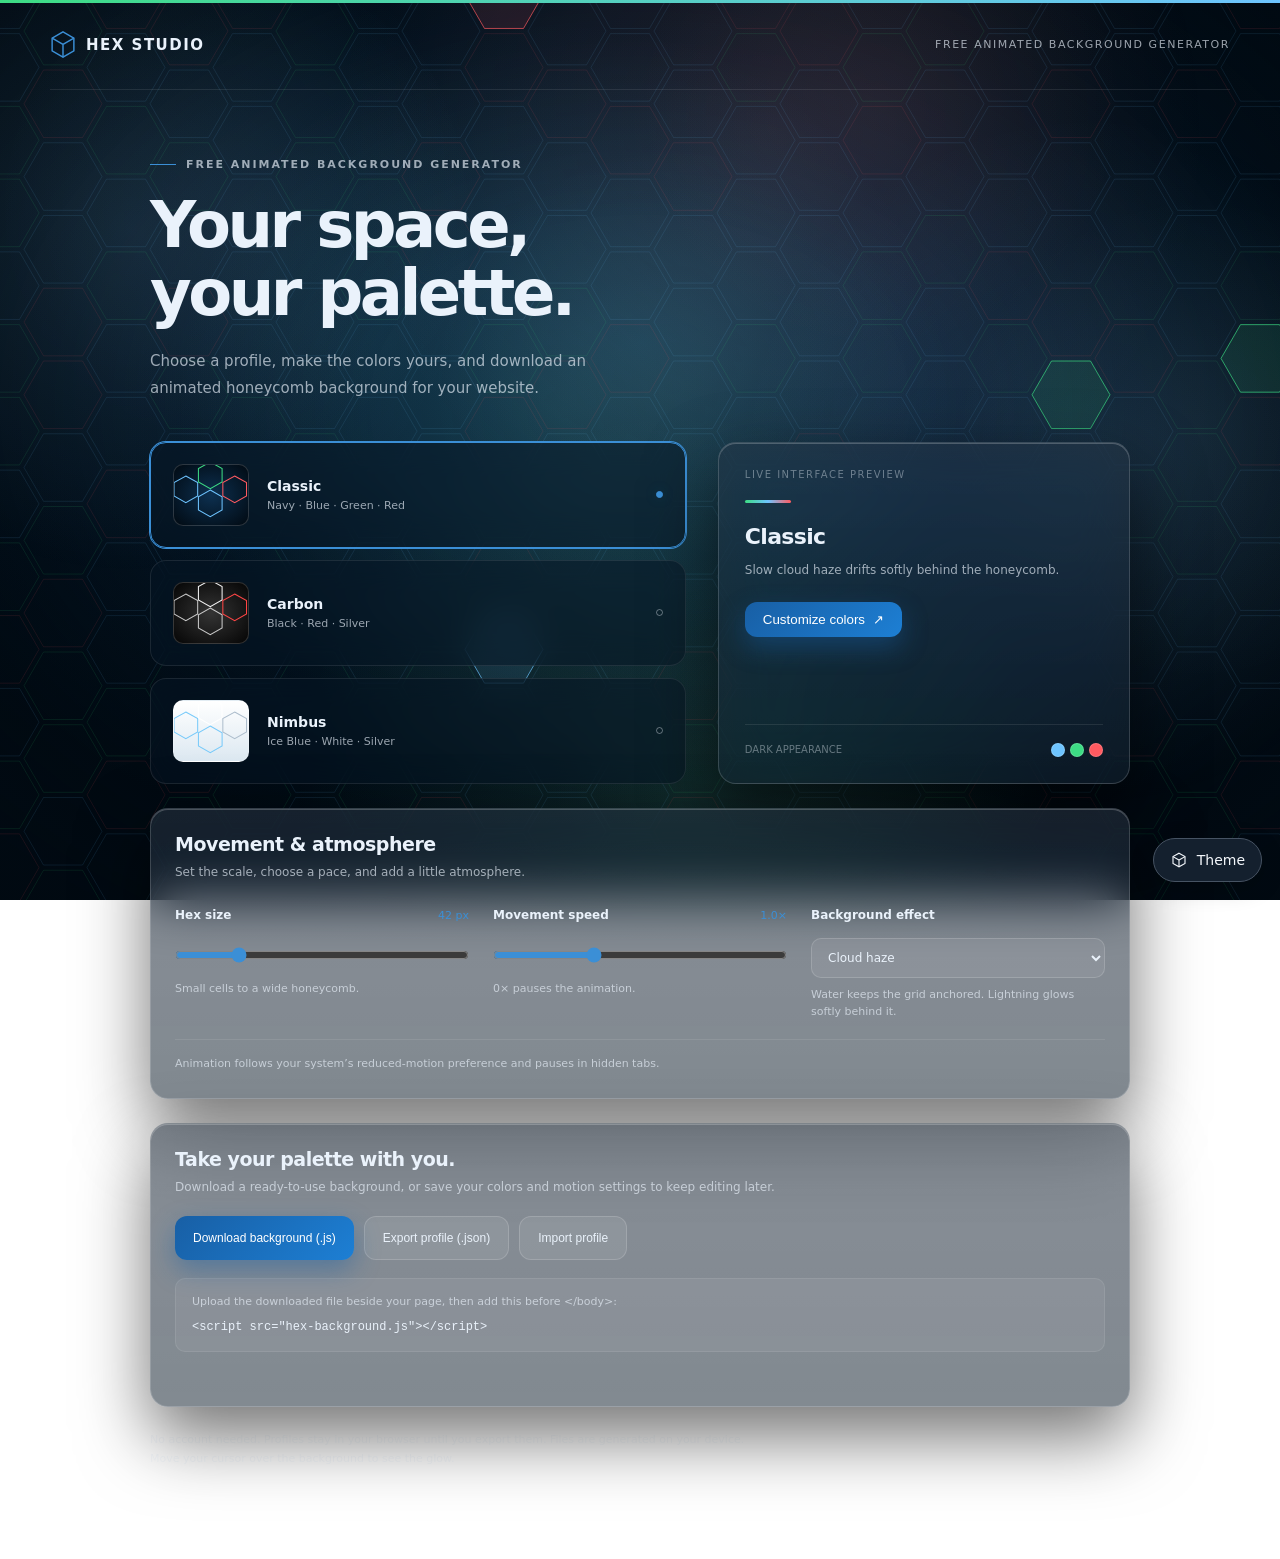
==== commit 784548a7: "Add hex scale, speed and atmospheric background effects" ====
--- a/hex-studio/index.html
+++ b/hex-studio/index.html
@@ -791,6 +791,19 @@
 .palette-line {display:flex;gap:5px}
 .palette-line i {width:14px;height:14px;border-radius:50%;border:1px solid var(--hs-brd)}
 .studio-note {margin:24px 0 0;font-size:11px;color:var(--hs-text-faint);line-height:1.7}
+.movement-panel {margin-top:24px;padding:24px!important}
+.movement-panel h2 {margin:0 0 7px;color:var(--hs-text);font-size:19px;letter-spacing:-.025em}
+.movement-panel > p {margin:0;color:var(--hs-text-dim);font-size:12px;line-height:1.8}
+.motion-controls {display:grid;grid-template-columns:repeat(3,minmax(0,1fr));gap:24px;margin-top:21px}
+.motion-field {min-width:0}
+.motion-label {display:flex;align-items:center;justify-content:space-between;gap:10px;min-height:21px;margin-bottom:12px}
+.motion-label label {font-size:12px;font-weight:600;color:var(--hs-text)}
+.motion-label output {font-size:11px;color:var(--hs-blue-lt);font-variant-numeric:tabular-nums}
+.motion-field input[type="range"] {display:block;width:100%;min-height:34px;margin:0;accent-color:var(--hs-blue-lt);cursor:pointer}
+.motion-field select {display:block;width:100%;min-height:40px;font:inherit;font-size:12px}
+.motion-field input:focus-visible,.motion-field select:focus-visible {outline:2px solid var(--hs-blue-lt);outline-offset:4px}
+.motion-field p {margin:8px 0 0;font-size:11px;line-height:1.6;color:var(--hs-text-dim)}
+.movement-panel .motion-preference {margin-top:18px;padding-top:14px;border-top:1px solid var(--hs-brd-soft);font-size:11px;color:var(--hs-text-dim)}
 .download-panel {margin-top:24px;padding:24px!important}
 .download-panel h2 {margin:0 0 7px;color:var(--hs-text);font-size:19px;letter-spacing:-.025em}
 .download-panel p {margin:0;color:var(--hs-text-dim);font-size:12px;line-height:1.8}
@@ -800,7 +813,8 @@
 .embed-usage code {display:block;margin-top:5px;color:var(--hs-text);font:12px/1.7 ui-monospace,SFMono-Regular,Consolas,monospace;white-space:nowrap}
 .download-panel .file-status {min-height:20px;margin-top:10px;font-size:11px;color:var(--hs-text-dim)}
 @media(max-width:720px) {.studio-grid {grid-template-columns:1fr;gap:20px}.studio {margin-top:38px}.sample {min-height:250px}.studio-header small {display:none}body.hs-body {padding:0 18px 90px}.studio-header {padding:22px 0}.profile-card {padding:15px}.intro {font-size:14px}}
-@media(max-width:420px) {.download-actions {flex-direction:column}.download-actions .hs-btn {width:100%}.download-panel {padding:19px!important}}
+@media(max-width:720px) {.motion-controls {grid-template-columns:1fr;gap:20px}.motion-label {margin-bottom:7px}}
+@media(max-width:420px) {.download-actions {flex-direction:column}.download-actions .hs-btn {width:100%}.download-panel,.movement-panel {padding:19px!important}}
 </style>
 </head>
 <body class="hs-body">
@@ -832,15 +846,42 @@
     <div class="sample-tag">Live interface preview</div>
     <div class="hs-rule" style="margin-bottom:20px"></div>
     <h2 id="active-name">Classic</h2>
-    <p>Softly drifting hexagons, ambient pulses, and a glow that follows your cursor.</p>
+    <p id="effect-description">Slow cloud haze drifts softly behind the honeycomb.</p>
     <button type="button" class="hs-btn hs-btn-primary" id="customize">Customize colors <span aria-hidden="true">↗</span></button>
    </div>
    <div class="sample-foot"><span id="appearance">DARK APPEARANCE</span><div class="palette-line" aria-hidden="true"><i></i><i></i><i></i></div></div>
   </section>
  </div>
+ <section class="hs-panel movement-panel" aria-labelledby="movement-title">
+  <h2 id="movement-title">Movement &amp; atmosphere</h2>
+  <p>Set the scale, choose a pace, and add a little atmosphere.</p>
+  <div class="motion-controls">
+   <div class="motion-field">
+    <div class="motion-label"><label for="hex-size">Hex size</label><output id="size-value" for="hex-size">42 px</output></div>
+    <input type="range" id="hex-size" min="12" max="160" step="1" value="42" aria-describedby="size-help">
+    <p id="size-help">Small cells to a wide honeycomb.</p>
+   </div>
+   <div class="motion-field">
+    <div class="motion-label"><label for="motion-speed">Movement speed</label><output id="speed-value" for="motion-speed">1.0×</output></div>
+    <input type="range" id="motion-speed" min="0" max="3" step="0.1" value="1" aria-describedby="speed-help">
+    <p id="speed-help">0× pauses the animation.</p>
+   </div>
+   <div class="motion-field">
+    <div class="motion-label"><label for="background-effect">Background effect</label></div>
+    <select id="background-effect" class="hs-select" aria-describedby="effect-help">
+     <option value="clouds" selected>Cloud haze</option>
+     <option value="lightning">Soft lightning</option>
+     <option value="water">Water ripples</option>
+     <option value="none">None</option>
+    </select>
+    <p id="effect-help">Water keeps the grid anchored. Lightning glows softly behind it.</p>
+   </div>
+  </div>
+  <p class="motion-preference" id="motion-preference">Animation follows your system’s reduced-motion preference and pauses in hidden tabs.</p>
+ </section>
  <section class="hs-panel download-panel" aria-labelledby="download-title">
   <h2 id="download-title">Take your palette with you.</h2>
-  <p>Download a ready-to-use background, or save a profile to keep editing later.</p>
+  <p>Download a ready-to-use background, or save your colors and motion settings to keep editing later.</p>
   <div class="download-actions">
    <button type="button" class="hs-btn hs-btn-primary" id="download-background">Download background (.js)</button>
    <button type="button" class="hs-btn" id="export-profile">Export profile (.json)</button>
@@ -864,6 +905,7 @@
  *
  * Existing options: data-mode="dark|light|off", data-frame="1|0",
  * data-stripe="1|0", data-motion="drift|still", data-size="42", ?nohex=1.
+ * data-speed="1" (0–3), data-effect="clouds|lightning|water|none".
  * New options: data-theme="original|carbon|nimbus", data-controls="1|0",
  * data-remember="1|0", data-storage-key="hexstudio.profile.v1".
  * Saved choices take precedence over defaults when data-remember="1".
@@ -873,6 +915,7 @@
  * HexStudio.getProfile(); HexStudio.setMotion('still'); HexStudio.reset();
  * HexStudio.openPicker(); HexStudio.closePicker(); HexStudio.getThemes();
  * HexStudio.downloadProfile(); HexStudio.importProfile(json); HexStudio.downloadBackground();
+ * HexStudio.setSize(64); HexStudio.setSpeed(0.8); HexStudio.setEffect('water');
  * Dispatches hexstudio:change on window with the active profile in event.detail.
  */
 (function hexStudioRuntime(embedded) {
@@ -891,7 +934,13 @@
     var remember = opt('remember', embedded ? '0' : '1') !== '0';
     var storageKey = opt('storage-key', 'hexstudio.profile.v1');
     var storageOK = true;
-    var radius = Math.max(12, Math.min(160, parseFloat(opt('size', embedded && embedded.size || '42')) || 42));
+    var initialSize = Math.max(12, Math.min(160, parseFloat(opt('size', embedded && embedded.size || '42')) || 42));
+    var initialSpeed = parseFloat(opt('speed', '1'));
+    if (!isFinite(initialSpeed) || initialSpeed < 0 || initialSpeed > 3) initialSpeed = 1;
+    var effects = ['clouds', 'lightning', 'water', 'none'];
+    var initialEffect = opt('effect', 'clouds');
+    if (effects.indexOf(initialEffect) < 0) initialEffect = 'clouds';
+    var radius = initialSize;
     var media = window.matchMedia ? window.matchMedia('(prefers-reduced-motion: reduce)') : null;
     var themes = {
         original: {
@@ -926,19 +975,27 @@
     }
     function validProfile(value) {
         if (!value || value.version !== 1 || ['dark', 'light'].indexOf(value.mode) < 0 || ['drift', 'still'].indexOf(value.motion) < 0) return null;
+        if (value.size !== undefined && !inRange(value.size, 12, 160)) return null;
+        if (value.speed !== undefined && !inRange(value.speed, 0, 3)) return null;
+        if (value.effect !== undefined && effects.indexOf(value.effect) < 0) return null;
+        var settings = {size: value.size === undefined ? initialSize : value.size,
+            speed: value.speed === undefined ? initialSpeed : value.speed,
+            effect: value.effect === undefined ? initialEffect : value.effect};
         if (value.theme === 'custom') {
             if (!hex(value.background) || !Array.isArray(value.colors) || value.colors.length !== 3 || !value.colors.every(hex)) return null;
-            return {version: 1, theme: 'custom', mode: luminance(hex(value.background)) > 0.179 ? 'light' : 'dark', motion: value.motion, background: hex(value.background), colors: value.colors.map(hex)};
+            return {version: 1, theme: 'custom', mode: luminance(hex(value.background)) > 0.179 ? 'light' : 'dark', motion: value.motion, background: hex(value.background), colors: value.colors.map(hex), size: settings.size, speed: settings.speed, effect: settings.effect};
         }
         if (!Object.prototype.hasOwnProperty.call(themes, value.theme)) return null;
-        return {version: 1, theme: value.theme, mode: value.mode, motion: value.motion};
-    }
+        return {version: 1, theme: value.theme, mode: value.mode, motion: value.motion, size: settings.size, speed: settings.speed, effect: settings.effect};
+    }
+    function inRange(value, min, max) { return typeof value === 'number' && isFinite(value) && value >= min && value <= max; }
     var themeOption = opt('theme', 'original');
     if (!Object.prototype.hasOwnProperty.call(themes, themeOption)) themeOption = 'original';
     var defaults = {
         version: 1, theme: themeOption,
         mode: tag && tag.hasAttribute('data-mode') ? (initialMode === 'light' ? 'light' : 'dark') : themes[themeOption].mode,
-        motion: opt('motion', 'drift') === 'still' ? 'still' : 'drift'
+        motion: opt('motion', 'drift') === 'still' ? 'still' : 'drift',
+        size: initialSize, speed: initialSpeed, effect: initialEffect
     };
     if (embedded && validProfile(embedded.profile)) defaults = validProfile(embedded.profile);
     var profile = clone(defaults);
@@ -947,10 +1004,11 @@
         catch (error) { storageOK = false; }
     }
 
-    var spec, palette, canvas, context, vignette, stripe, picker, panel, toggle, status, fileStatus;
+    var spec, palette, canvas, context, atmosphere, vignette, stripe, picker, panel, toggle, status, fileStatus;
     var controls = {}, presetButtons = [], width = 0, height = 0, cells = [];
     var dx = radius * 1.5, dy = Math.sqrt(3) * radius, offset = 0;
-    var mouseX = -9999, mouseY = -9999, raf = null, lastTime = null, pulseTime = 0;
+    var mouseX = -9999, mouseY = -9999, raf = null, lastTime = null, pulseTime = 0, effectTime = 0;
+    var currentEffect = profile.effect;
     var started = false;
 
     function getSpec() {
@@ -974,12 +1032,17 @@
         window.dispatchEvent(new CustomEvent('hexstudio:change', {detail: clone(profile)}));
     }
     function apply() {
+        var resizeGrid = radius !== profile.size;
+        if (resizeGrid) { radius = profile.size; dx = radius * 1.5; dy = Math.sqrt(3) * radius; offset = 0; }
+        if (currentEffect !== profile.effect) { currentEffect = profile.effect; effectTime = 0; offset = 0; }
         spec = getSpec();
         palette = [spec.colors[0], spec.colors[0], spec.colors[0], spec.colors[1], spec.colors[2]].map(rgb);
         root.classList.add('hs-hex');
         root.classList.toggle('hs-hex-dark', profile.mode === 'dark');
         root.classList.toggle('hs-hex-light', profile.mode === 'light');
         root.setAttribute('data-hex-theme', profile.theme);
+        root.setAttribute('data-hex-effect', profile.effect);
+        root.style.setProperty('--hexstudio-motion-speed', (8 / Math.max(profile.speed, 0.1)) + 's');
         var custom = profile.theme === 'custom';
         var background = custom
             ? 'radial-gradient(85% 75% at 50% 38%,' + spec.glow + ',transparent 80%),' + spec.background
@@ -1015,7 +1078,7 @@
         });
         root.classList.toggle('hs-hex-still', !moving());
         for (var i = 0; i < cells.length; i++) cells[i].color = palette[cells[i].colorIndex];
-        if (started) { draw(0); animate(); syncControls(); }
+        if (started) { if (resizeGrid) build(); else draw(0); animate(); syncControls(); }
     }
 
     function injectStyles() {
@@ -1028,7 +1091,7 @@
 .hs-hexbg,.hs-hexvig {position:fixed;inset:0;width:100%;height:100%;z-index:-1;pointer-events:none}
 html.hs-hex {background:var(--hexstudio-background) fixed}
 html.hs-hex .hs-hexvig {background:var(--hexstudio-vignette)}
-html.hs-hex .hs-hexstripe {position:fixed;left:0;right:0;top:0;height:3px;z-index:1030;background:var(--hexstudio-stripe);background-size:200% 100%;animation:hs-hex-slide 8s linear infinite}
+html.hs-hex .hs-hexstripe {position:fixed;left:0;right:0;top:0;height:3px;z-index:1030;background:var(--hexstudio-stripe);background-size:200% 100%;animation:hs-hex-slide var(--hexstudio-motion-speed,8s) linear infinite}
 @keyframes hs-hex-slide {to{background-position:200% 0}}
 html.hs-hex-still .hs-hexstripe {animation:none}
 html.hs-hex-light body.hs-body {color-scheme:light}
@@ -1071,6 +1134,14 @@
 .hexstudio-color input {display:block;width:100%;height:34px;padding:2px;border:1px solid #465363;border-radius:8px;background:#172334;cursor:pointer}
 .hexstudio-motion {display:flex;align-items:center;gap:9px;margin:17px 0 0;font-size:12px;color:#d4dfec}
 .hexstudio-motion input {width:16px;height:16px;margin:0;accent-color:#8acfff}
+.hexstudio-settings {display:grid;gap:13px;margin:18px 0 0;padding:15px 0 0;border:0;border-top:1px solid #344255;min-width:0}
+.hexstudio-settings legend {padding-right:8px;color:#a6b5c8;font-size:11px;font-weight:650;letter-spacing:.08em;text-transform:uppercase}
+.hexstudio-setting {display:grid;gap:7px;color:#d4dfec;font-size:12px}
+.hexstudio-setting-head {display:flex;justify-content:space-between;gap:12px}
+.hexstudio-setting output {color:#a2dcff;font-variant-numeric:tabular-nums}
+.hexstudio-setting input[type="range"] {width:100%;margin:2px 0;accent-color:#8acfff;cursor:pointer}
+.hexstudio-setting select {width:100%;padding:8px;border:1px solid #465363;border-radius:8px;background:#172334;color:#e7eef7;font:inherit;min-height:40px}
+.hexstudio-setting-note {font-size:11px;line-height:1.5;color:#a6b5c8;margin:0}
 .hexstudio-status {margin:13px 0 0;font-size:11px;color:#a6b5c8;min-height:17px}
 .hexstudio-files {display:grid;grid-template-columns:1fr 1fr;gap:8px;margin-top:16px}
 .hexstudio-filebtn {min-height:40px;border:1px solid #465363;border-radius:10px;padding:8px;background:#1c2d40;color:#e7eef7;font-size:11px!important}
@@ -1084,12 +1155,125 @@
 `;
         (document.head || root).appendChild(style);
     }
-    function moving() { return profile.motion !== 'still' && !(media && media.matches); }
+    function createAtmosphere(ctx) {
+        'use strict';
+        var kind = 'none', animate = false;
+        function rgb(hex) {
+            hex = String(hex || '#8ccfff').replace('#', '');
+            if (hex.length === 3) hex = hex.replace(/./g, function (c) { return c + c; });
+            return [parseInt(hex.slice(0, 2), 16), parseInt(hex.slice(2, 4), 16), parseInt(hex.slice(4, 6), 16)];
+        }
+        function tint(color, dark, white) {
+            return color.map(function (c) { return Math.round(dark ? c + (255 - c) * white : c * 0.54); });
+        }
+        function ink(color, alpha) { return 'rgba(' + color.join(',') + ',' + alpha.toFixed(4) + ')'; }
+        function glow(x, y, radius, color, alpha, w, h) {
+            var gradient = ctx.createRadialGradient(x, y, 0, x, y, radius);
+            gradient.addColorStop(0, ink(color, alpha));
+            gradient.addColorStop(0.42, ink(color, alpha * 0.58));
+            gradient.addColorStop(1, ink(color, 0));
+            ctx.fillStyle = gradient;
+            var left = Math.max(0, x - radius), top = Math.max(0, y - radius);
+            var right = Math.min(w, x + radius), bottom = Math.min(h, y + radius);
+            if (right > left && bottom > top) ctx.fillRect(left, top, right - left, bottom - top);
+        }
+        function clouds(time, w, h, colors, dark, strength) {
+            var locations = [[0.10, 0.19], [0.37, 0.44], [0.65, 0.20], [0.89, 0.56], [0.46, 0.86]];
+            var scale = Math.max(w, h), phase = time * 0.000035;
+            for (var i = 0; i < locations.length; i++) {
+                var x = w * (locations[i][0] + Math.sin(phase + i * 1.9) * 0.075);
+                var y = h * (locations[i][1] + Math.cos(phase * 0.71 + i * 1.3) * 0.065);
+                var color = tint(colors[i % colors.length], dark, 0.30);
+                var alpha = (dark ? 0.105 : 0.068) * strength;
+                glow(x, y, scale * (0.27 + (i % 3) * 0.035), color, alpha, w, h);
+                glow(x + scale * 0.085, y - scale * 0.018, scale * 0.19, color, alpha * 0.52, w, h);
+            }
+        }
+        function smoothPath(points) {
+            ctx.beginPath(); ctx.moveTo(points[0][0], points[0][1]);
+            for (var i = 1; i < points.length - 1; i++) {
+                ctx.quadraticCurveTo(points[i][0], points[i][1],
+                    (points[i][0] + points[i + 1][0]) / 2, (points[i][1] + points[i + 1][1]) / 2);
+            }
+            var last = points[points.length - 1]; ctx.lineTo(last[0], last[1]);
+        }
+        function lightning(time, w, h, colors, dark) {
+            clouds(time, w, h, colors, dark, 0.83);
+            var scale = Math.max(0.6, Math.min(w, h) / 750);
+            for (var bolt = 0; bolt < 2; bolt++) {
+                var seed = bolt * 3.7 + 0.6;
+                var pulse = 0.22 + 0.78 * Math.pow((1 + Math.sin(time * 0.00022 + seed)) / 2, 2);
+                var color = tint(colors[bolt % colors.length], dark, 0.64);
+                var points = [], origin = w * (bolt ? 0.76 : 0.23);
+                for (var i = 0; i < 9; i++) {
+                    points.push([origin + Math.sin(i * 2.23 + seed) * w * 0.037 + i * w * (bolt ? -0.006 : 0.005),
+                        h * (0.04 + i * 0.105)]);
+                }
+                var branch = [points[4], [points[4][0] + w * 0.065, points[4][1] + h * 0.035],
+                    [points[4][0] + w * 0.11, points[4][1] + h * 0.13], [points[4][0] + w * 0.16, points[4][1] + h * 0.19]];
+                ctx.lineCap = 'round'; ctx.lineJoin = 'round';
+                ctx.shadowColor = ink(color, 0.3 * pulse); ctx.shadowBlur = 28 * scale;
+                ctx.filter = 'blur(' + (10 * scale).toFixed(2) + 'px)';
+                ctx.lineWidth = 19 * scale; ctx.strokeStyle = ink(color, (dark ? 0.08 : 0.045) * pulse);
+                smoothPath(points); ctx.stroke(); smoothPath(branch); ctx.stroke();
+                ctx.filter = 'blur(' + (3.2 * scale).toFixed(2) + 'px)';
+                ctx.lineWidth = 4 * scale; ctx.strokeStyle = ink(color, (dark ? 0.22 : 0.12) * pulse);
+                smoothPath(points); ctx.stroke();
+                ctx.lineWidth = 2.5 * scale; smoothPath(branch); ctx.stroke();
+                ctx.filter = 'none'; ctx.shadowBlur = 0;
+                glow(points[3][0], points[3][1], Math.max(w, h) * 0.22, color, (dark ? 0.085 : 0.045) * pulse, w, h);
+            }
+        }
+        function water(time, w, h, colors, dark) {
+            var phase = time * 0.00030, color = tint(colors[0], dark, 0.40);
+            glow(w * 0.28, h * 0.32, Math.max(w, h) * 0.52, color, dark ? 0.10 : 0.055, w, h);
+            ctx.lineCap = 'round'; ctx.lineJoin = 'round';
+            ctx.shadowColor = ink(color, dark ? 0.20 : 0.10); ctx.shadowBlur = 13;
+            ctx.filter = 'blur(1.4px)'; ctx.lineWidth = 1.5;
+            for (var band = -1; band < 8; band++) {
+                var line = [];
+                for (var step = 0; step <= 36; step++) {
+                    var x = w * step / 36;
+                    var y = h * (band + 0.5) / 7 + Math.sin(x * 0.008 + phase + band * 1.2) * 20
+                        + Math.sin(x * 0.018 - phase * 0.73 + band) * 7;
+                    line.push([x, y]);
+                }
+                ctx.strokeStyle = ink(tint(colors[(band + 9) % colors.length], dark, 0.45), dark ? 0.12 : 0.075);
+                smoothPath(line); ctx.stroke();
+            }
+        }
+        return {
+            draw: function (effect, time, w, h, palette, isDark, active) {
+                kind = effect; animate = !!active;
+                if (!ctx || !(w > 0 && h > 0) || ['clouds', 'cloud', 'lightning', 'water'].indexOf(kind) < 0) return;
+                var colors = (palette && palette.length ? palette : ['#8ccfff', '#ffffff', '#b8c7d6']).map(rgb);
+                var t = animate && isFinite(time) ? Math.max(0, time) : 0;
+                ctx.save();
+                if (kind === 'clouds' || kind === 'cloud') clouds(t, w, h, colors, isDark, 1);
+                if (kind === 'lightning') lightning(t, w, h, colors, isDark);
+                if (kind === 'water') water(t, w, h, colors, isDark);
+                ctx.restore();
+            },
+            point: function (x, y, time, w, h) {
+                if (kind !== 'water') return {x: x, y: y};
+                var t = animate && isFinite(time) ? Math.max(0, time) * 0.00055 : 0;
+                var px = x - w * 0.34, py = y - h * 0.42, distance = Math.sqrt(px * px + py * py) || 1;
+                var ripple = Math.sin(distance * 0.021 - t * 1.15) * 2.0;
+                return {x: x + Math.sin(x * 0.010 + y * 0.006 - t) * 2.7 + px / distance * ripple,
+                    y: y + Math.sin(x * 0.005 - y * 0.012 + t * 0.81) * 2.7 + py / distance * ripple};
+            }
+        };
+    }
+    function moving() { return profile.motion !== 'still' && profile.speed > 0 && !(media && media.matches); }
     function hexPath(x, y) {
         context.beginPath();
         for (var i = 0; i < 6; i++) {
             var angle = Math.PI / 3 * i;
             var px = x + (radius - 3) * Math.cos(angle), py = y + (radius - 3) * Math.sin(angle);
+            if (profile.effect === 'water' && atmosphere) {
+                var ripple = atmosphere.point(px, py, moving() ? effectTime : 0, width, height);
+                px = ripple.x; py = ripple.y;
+            }
             if (i) context.lineTo(px, py); else context.moveTo(px, py);
         }
         context.closePath();
@@ -1115,6 +1299,7 @@
         context.clearRect(0, 0, width, height);
         context.lineWidth = 1;
         var dark = profile.mode === 'dark', active = moving();
+        if (atmosphere) atmosphere.draw(profile.effect, effectTime, width, height, spec.colors, dark, active);
         for (var i = 0; i < cells.length; i++) {
             var cell = cells[i], y = cell.y - offset, x = cell.x;
             if (y < -dy || y > height + dy) continue;
@@ -1136,8 +1321,10 @@
         if (!moving() || document.hidden || !context) return;
         var elapsed = lastTime === null ? 0 : Math.min(time - lastTime, 50);
         lastTime = time;
-        offset = (offset + elapsed * 0.0084) % dy;
-        pulseTime += elapsed;
+        var scaledElapsed = elapsed * profile.speed;
+        effectTime += scaledElapsed;
+        offset = profile.effect === 'water' ? 0 : (offset + scaledElapsed * 0.0084) % dy;
+        pulseTime += scaledElapsed;
         if (pulseTime >= 280) {
             pulseTime %= 280;
             for (var i = 0; i < 4; i++) {
@@ -1145,7 +1332,7 @@
                 if (cell && cell.lit <= 0) cell.lit = 1;
             }
         }
-        draw(elapsed);
+        draw(scaledElapsed);
         raf = window.requestAnimationFrame(tick);
     }
     function animate() {
@@ -1210,6 +1397,27 @@
             wrapper.appendChild(input); colors.appendChild(wrapper); controls[index] = input;
         });
         custom.appendChild(colors); panel.appendChild(custom);
+        var settings = element('fieldset', 'hexstudio-settings'); settings.appendChild(element('legend', '', 'Movement & atmosphere'));
+        function rangeSetting(label, key, min, max, step, handler) {
+            var wrapper = element('label', 'hexstudio-setting');
+            var heading = element('span', 'hexstudio-setting-head'); heading.appendChild(element('span', '', label));
+            var value = element('output'); heading.appendChild(value); controls[key + 'Value'] = value;
+            var input = element('input'); input.type = 'range'; input.min = min; input.max = max; input.step = step;
+            input.setAttribute('aria-label', label); controls[key] = input;
+            input.addEventListener('input', function () { handler(Number(input.value)); });
+            wrapper.appendChild(heading); wrapper.appendChild(input); settings.appendChild(wrapper);
+        }
+        rangeSetting('Hex size', 'size', '12', '160', '1', function (value) { api.setSize(value); });
+        rangeSetting('Movement speed', 'speed', '0', '3', '0.1', function (value) { api.setSpeed(value); });
+        var effectLabel = element('label', 'hexstudio-setting', 'Background effect');
+        controls.effect = element('select'); controls.effect.setAttribute('aria-label', 'Background effect');
+        [['clouds','Cloud haze'],['lightning','Soft lightning'],['water','Water ripples'],['none','None']].forEach(function (entry) {
+            var option = element('option', '', entry[1]); option.value = entry[0]; controls.effect.appendChild(option);
+        });
+        controls.effect.addEventListener('change', function () { api.setEffect(controls.effect.value); });
+        effectLabel.appendChild(controls.effect); settings.appendChild(effectLabel);
+        controls.effectNote = element('p', 'hexstudio-setting-note'); settings.appendChild(controls.effectNote);
+        panel.appendChild(settings);
         var motionLabel = element('label', 'hexstudio-motion');
         controls.motion = element('input'); controls.motion.type = 'checkbox';
         controls.motion.addEventListener('change', function () { api.setMotion(controls.motion.checked ? 'drift' : 'still'); });
@@ -1268,8 +1476,12 @@
         presetButtons.forEach(function (preset) { preset.setAttribute('aria-pressed', String(profile.theme === preset.getAttribute('data-theme'))); });
         controls[0].value = spec.background;
         spec.colors.forEach(function (color, i) { controls[i + 1].value = color; });
-        controls.motion.checked = moving(); controls.motion.disabled = !!(media && media.matches);
-        controls.motionText.textContent = media && media.matches ? 'Motion paused by system settings' : 'Animate background';
+        controls.size.value = profile.size; controls.sizeValue.textContent = profile.size + ' px';
+        controls.speed.value = profile.speed; controls.speedValue.textContent = profile.speed.toFixed(1) + '×';
+        controls.effect.value = profile.effect;
+        controls.effectNote.textContent = profile.effect === 'water' ? 'Anchored hexes ripple with the water. No upward drift.' : profile.effect === 'lightning' ? 'Soft, diffuse lightning glows behind the grid.' : profile.effect === 'clouds' ? 'Slow cloud haze moves behind the hexes.' : 'Just the honeycomb grid and cursor glow.';
+        controls.motion.checked = profile.motion !== 'still' && !(media && media.matches); controls.motion.disabled = !!(media && media.matches);
+        controls.motionText.textContent = media && media.matches ? 'Motion paused by system settings' : profile.speed === 0 ? 'Animation enabled · speed is paused' : 'Animate background';
         status.textContent = !remember ? 'Applies to this page only.' : storageOK ? 'Saved automatically in this browser.' : 'Storage unavailable. Applies to this page only.';
     }
     function wrapContent(body) {
@@ -1291,6 +1503,7 @@
         vignette = element('div', 'hs-hexvig'); vignette.setAttribute('aria-hidden', 'true'); document.body.appendChild(vignette);
         canvas = element('canvas', 'hs-hexbg'); canvas.setAttribute('aria-hidden', 'true'); document.body.appendChild(canvas);
         try { context = canvas.getContext && canvas.getContext('2d'); } catch (error) { context = null; }
+        if (context) atmosphere = createAtmosphere(context);
         started = true;
         build(); animate();
         window.addEventListener('resize', build);
@@ -1320,15 +1533,27 @@
         },
         downloadBackground: function () { download(api.backgroundScript(), 'text/javascript', 'hex-background.js'); },
         getThemes: function () { return Object.keys(themes).map(function (id) { return {id: id, label: themes[id].label}; }); },
+        setSize: function (value) {
+            if (!inRange(value, 12, 160)) throw new TypeError('Hex size must be a number from 12 to 160 pixels.');
+            profile.size = value; changed();
+        },
+        setSpeed: function (value) {
+            if (!inRange(value, 0, 3)) throw new TypeError('Movement speed must be a number from 0 to 3.');
+            profile.speed = value; changed();
+        },
+        setEffect: function (value) {
+            if (effects.indexOf(value) < 0) throw new TypeError('Choose clouds, lightning, water, or none.');
+            profile.effect = value; changed();
+        },
         setTheme: function (id, options) {
             if (!Object.prototype.hasOwnProperty.call(themes, id)) throw new TypeError('Unknown HexStudio theme: ' + id);
             options = options || {};
             if (options.mode && ['dark','light'].indexOf(options.mode) < 0) throw new TypeError('Mode must be dark or light.');
-            profile = {version: 1, theme: id, mode: options.mode || themes[id].mode, motion: profile.motion}; changed();
+            profile = {version: 1, theme: id, mode: options.mode || themes[id].mode, motion: profile.motion, size: profile.size, speed: profile.speed, effect: profile.effect}; changed();
         },
         setColors: function (options) {
             if (!options || !hex(options.background) || !Array.isArray(options.colors) || options.colors.length !== 3 || !options.colors.every(hex)) throw new TypeError('Provide a background and three hex colors.');
-            profile = {version: 1, theme: 'custom', mode: luminance(hex(options.background)) > 0.179 ? 'light' : 'dark', motion: profile.motion, background: hex(options.background), colors: options.colors.map(hex)}; changed();
+            profile = {version: 1, theme: 'custom', mode: luminance(hex(options.background)) > 0.179 ? 'light' : 'dark', motion: profile.motion, background: hex(options.background), colors: options.colors.map(hex), size: profile.size, speed: profile.speed, effect: profile.effect}; changed();
         },
         setMotion: function (motion) {
             if (motion !== 'still' && motion !== 'drift') throw new TypeError('Motion must be drift or still.');
@@ -1359,6 +1584,16 @@
 <script>
 (function () {
  var colors = {original:['#6ec4ff','#3ddc84','#ff5a60'],carbon:['#c9c9c9','#ff4545','#f5f5f5'],nimbus:['#78cafa','#f8fcff','#aebecd']};
+ var effectDescriptions = {
+  clouds: 'Slow cloud haze drifts softly behind the honeycomb.',
+  lightning: 'Soft, hazy lightning glows behind the hexagons.',
+  water: 'The honeycomb stays anchored while its contours ripple like water.',
+  none: 'Ambient pulses and cursor glow highlight the honeycomb.'
+ };
+ var sizeInput = document.getElementById('hex-size');
+ var speedInput = document.getElementById('motion-speed');
+ var effectInput = document.getElementById('background-effect');
+ var motionPreference = window.matchMedia ? window.matchMedia('(prefers-reduced-motion: reduce)') : null;
  function sync() {
   var profile = HexStudio.getProfile();
   document.querySelectorAll('[data-profile]').forEach(function(button) { button.setAttribute('aria-pressed', String(button.dataset.profile === profile.theme)); });
@@ -1366,9 +1601,33 @@
   document.getElementById('active-name').textContent = theme ? theme.label.split(' / ')[0] : 'Your custom profile';
   document.getElementById('appearance').textContent = profile.mode.toUpperCase() + ' APPEARANCE';
   document.querySelectorAll('.palette-line i').forEach(function (dot, i) { dot.style.background = (profile.colors || colors[profile.theme])[i]; });
+  var size = profile.size == null ? 42 : profile.size;
+  var speed = profile.speed == null ? 1 : profile.speed;
+  var effect = profile.effect || 'clouds';
+  sizeInput.value = size;
+  speedInput.value = speed;
+  effectInput.value = effect;
+  sizeInput.setAttribute('aria-valuetext', size + ' pixels');
+  speedInput.setAttribute('aria-valuetext', Number(speed).toFixed(1) + ' times normal speed');
+  document.getElementById('size-value').textContent = size + ' px';
+  document.getElementById('speed-value').textContent = Number(speed).toFixed(1) + '×';
+  document.getElementById('effect-description').textContent = effectDescriptions[effect] || effectDescriptions.clouds;
+  var motionNote = 'Animation follows your system’s reduced-motion preference and pauses in hidden tabs.';
+  if (motionPreference && motionPreference.matches) motionNote = 'Animation is paused by your system’s reduced-motion setting.';
+  else if (speed === 0 && profile.motion === 'still') motionNote = 'Animation is paused. Enable Animate background in Theme settings and increase movement speed to resume.';
+  else if (speed === 0) motionNote = 'Animation is paused at 0× speed. Increase movement speed to resume.';
+  else if (profile.motion === 'still') motionNote = 'Animation is paused in Theme settings. Enable Animate background there to resume.';
+  document.getElementById('motion-preference').textContent = motionNote;
  }
  document.querySelectorAll('[data-profile]').forEach(function (button) { button.addEventListener('click', function () { HexStudio.setTheme(button.dataset.profile); }); });
  document.getElementById('customize').addEventListener('click', function () { HexStudio.openPicker(); });
+ sizeInput.addEventListener('input', function () { HexStudio.setSize(Number(sizeInput.value)); });
+ speedInput.addEventListener('input', function () { HexStudio.setSpeed(Number(speedInput.value)); });
+ effectInput.addEventListener('change', function () { HexStudio.setEffect(effectInput.value); });
+ if (motionPreference) {
+  if (motionPreference.addEventListener) motionPreference.addEventListener('change', sync);
+  else if (motionPreference.addListener) motionPreference.addListener(sync);
+ }
  var fileStatus = document.getElementById('file-status');
  var fileInput = document.getElementById('profile-file');
  document.getElementById('export-profile').addEventListener('click', function () {
@@ -1383,7 +1642,7 @@
  fileInput.addEventListener('change', function () {
   var file = fileInput.files && fileInput.files[0];
   if (!file) return;
-  if (file.size > 65536) { fileStatus.textContent = 'Choose an Hex Studio profile JSON file smaller than 64 KB.'; return; }
+  if (file.size > 65536) { fileStatus.textContent = 'Choose a Hex Studio profile JSON file smaller than 64 KB.'; return; }
   var reader = new FileReader();
   reader.onload = function () {
    try { HexStudio.importProfile(reader.result); fileStatus.textContent = 'Profile imported. You can keep editing or download your background.'; }
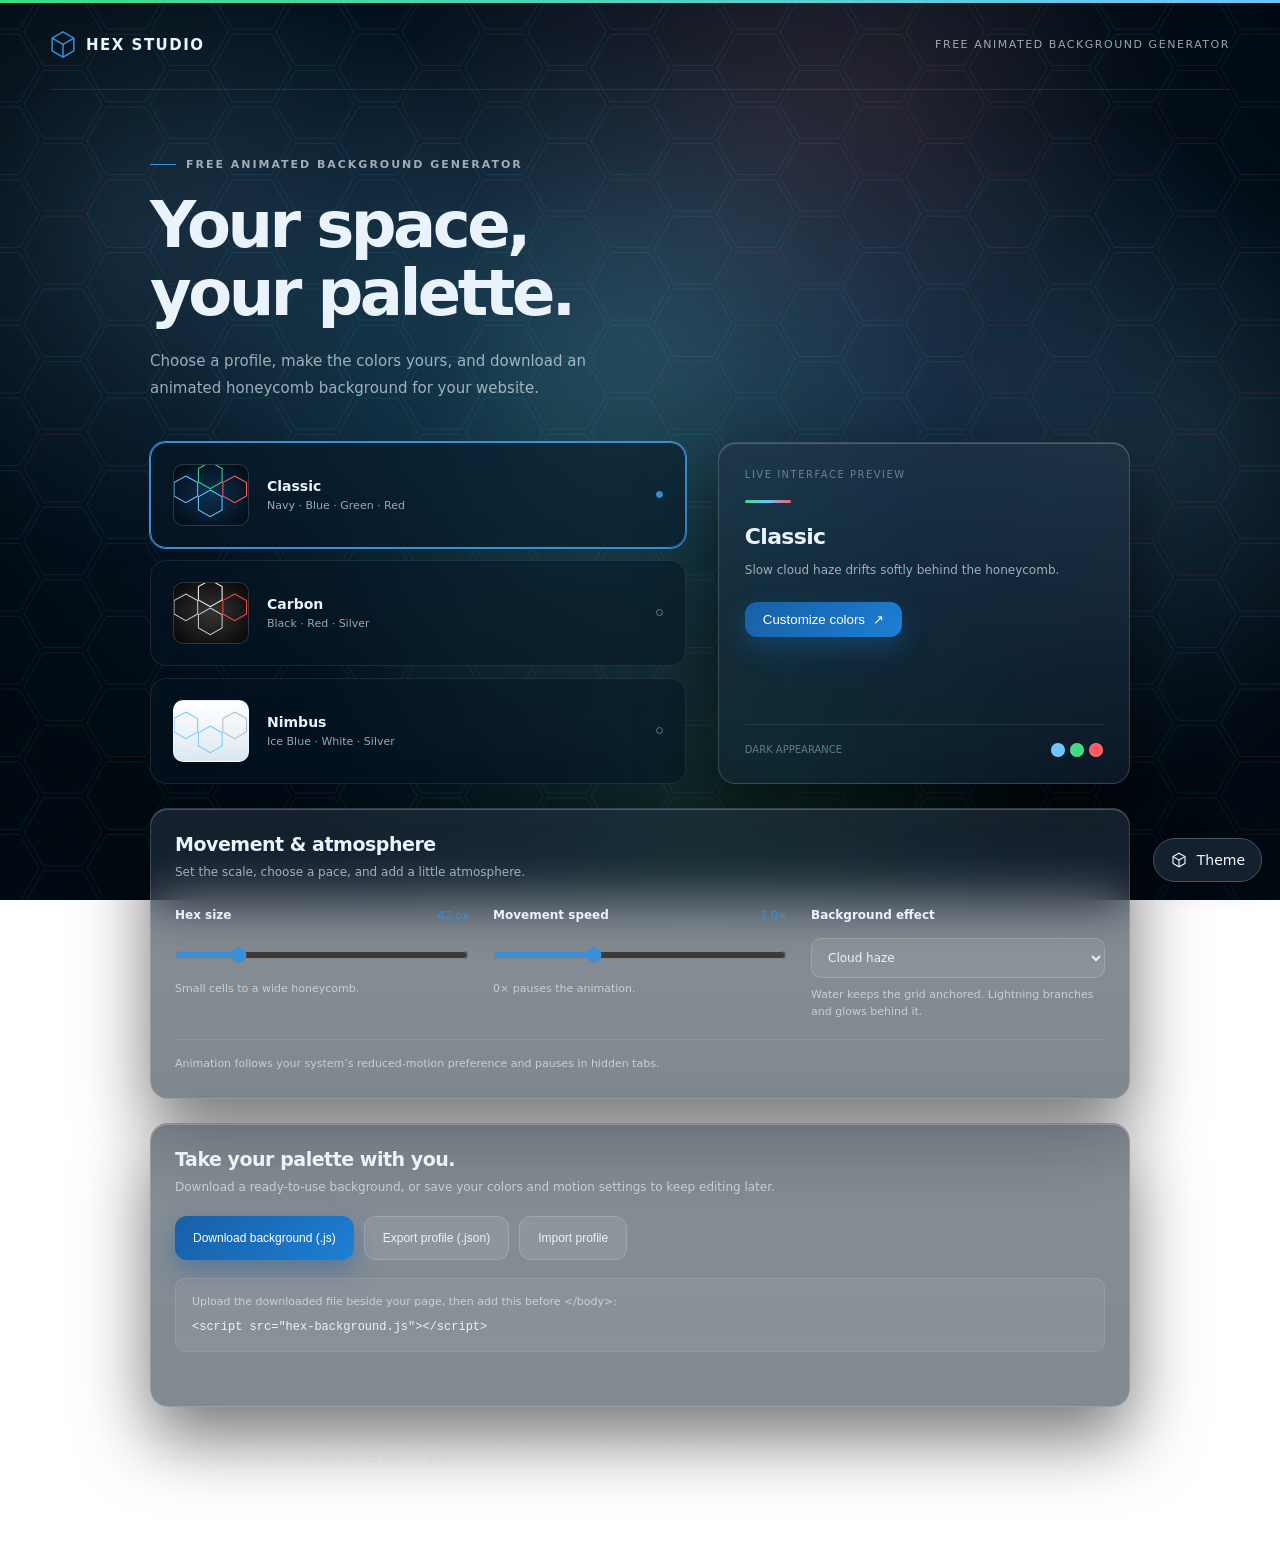
==== commit 8756fc2e: "Recreate branching lightning strikes with blue-white bloom" ====
--- a/hex-studio/index.html
+++ b/hex-studio/index.html
@@ -870,11 +870,11 @@
     <div class="motion-label"><label for="background-effect">Background effect</label></div>
     <select id="background-effect" class="hs-select" aria-describedby="effect-help">
      <option value="clouds" selected>Cloud haze</option>
-     <option value="lightning">Soft lightning</option>
+     <option value="lightning">Lightning bolts</option>
      <option value="water">Water ripples</option>
      <option value="none">None</option>
     </select>
-    <p id="effect-help">Water keeps the grid anchored. Lightning glows softly behind it.</p>
+    <p id="effect-help">Water keeps the grid anchored. Lightning branches and glows behind it.</p>
    </div>
   </div>
   <p class="motion-preference" id="motion-preference">Animation follows your system’s reduced-motion preference and pauses in hidden tabs.</p>
@@ -1198,30 +1198,90 @@
             var last = points[points.length - 1]; ctx.lineTo(last[0], last[1]);
         }
         function lightning(time, w, h, colors, dark) {
-            clouds(time, w, h, colors, dark, 0.83);
-            var scale = Math.max(0.6, Math.min(w, h) / 750);
-            for (var bolt = 0; bolt < 2; bolt++) {
-                var seed = bolt * 3.7 + 0.6;
-                var pulse = 0.22 + 0.78 * Math.pow((1 + Math.sin(time * 0.00022 + seed)) / 2, 2);
-                var color = tint(colors[bolt % colors.length], dark, 0.64);
-                var points = [], origin = w * (bolt ? 0.76 : 0.23);
-                for (var i = 0; i < 9; i++) {
-                    points.push([origin + Math.sin(i * 2.23 + seed) * w * 0.037 + i * w * (bolt ? -0.006 : 0.005),
-                        h * (0.04 + i * 0.105)]);
+            var base = colors[0] || [120, 190, 255];
+            var blue = [Math.round(91 * 0.82 + base[0] * 0.18), Math.round(111 * 0.82 + base[1] * 0.18), Math.round(245 * 0.9 + base[2] * 0.1)];
+            var haze = [blue, [137, 148, 218], [103, 113, 184]];
+            clouds(time, w, h, haze, dark, 0.5);
+            var cycle = Math.floor(time / 2400), phase = time - cycle * 2400;
+            var burst = phase < 330 ? 0 : phase >= 390 && phase < 640 ? 1 : phase >= 730 && phase < 880 && cycle % 3 === 0 ? 2 : -1;
+            if (burst < 0) return;
+            var age = burst === 0 ? phase / 330 : burst === 1 ? (phase - 390) / 250 : (phase - 730) / 150;
+            var energy = Math.pow(Math.max(0, 1 - age), 1.35) * (burst === 0 ? 1 : burst === 1 ? 0.76 : 0.43);
+            if (energy < 0.008) return;
+            var key = cycle + ':' + burst + ':' + w + ':' + h;
+            var cache = lightning.cache;
+            if (!cache || cache.key !== key) {
+                var seed = ((cycle * 4099 + burst * 131 + 19763) >>> 0) || 1;
+                function random() { seed = (seed * 1664525 + 1013904223) >>> 0; return seed / 4294967296; }
+                function jagged(start, end, levels, roughness) {
+                    var points = [start, end], amount = roughness;
+                    for (var level = 0; level < levels; level++) {
+                        var next = [points[0]];
+                        for (var p = 1; p < points.length; p++) {
+                            var a = points[p - 1], b = points[p], dx = b[0] - a[0], dy = b[1] - a[1];
+                            var length = Math.sqrt(dx * dx + dy * dy) || 1, displacement = (random() - 0.5) * amount;
+                            var along = 0.35 + random() * 0.30;
+                            next.push([a[0] + dx * along - dy / length * displacement, a[1] + dy * along + dx / length * displacement]);
+                            next.push(b);
+                        }
+                        points = next; amount *= 0.53;
+                    }
+                    return points;
                 }
-                var branch = [points[4], [points[4][0] + w * 0.065, points[4][1] + h * 0.035],
-                    [points[4][0] + w * 0.11, points[4][1] + h * 0.13], [points[4][0] + w * 0.16, points[4][1] + h * 0.19]];
-                ctx.lineCap = 'round'; ctx.lineJoin = 'round';
-                ctx.shadowColor = ink(color, 0.3 * pulse); ctx.shadowBlur = 28 * scale;
-                ctx.filter = 'blur(' + (10 * scale).toFixed(2) + 'px)';
-                ctx.lineWidth = 19 * scale; ctx.strokeStyle = ink(color, (dark ? 0.08 : 0.045) * pulse);
-                smoothPath(points); ctx.stroke(); smoothPath(branch); ctx.stroke();
-                ctx.filter = 'blur(' + (3.2 * scale).toFixed(2) + 'px)';
-                ctx.lineWidth = 4 * scale; ctx.strokeStyle = ink(color, (dark ? 0.22 : 0.12) * pulse);
-                smoothPath(points); ctx.stroke();
-                ctx.lineWidth = 2.5 * scale; smoothPath(branch); ctx.stroke();
-                ctx.filter = 'none'; ctx.shadowBlur = 0;
-                glow(points[3][0], points[3][1], Math.max(w, h) * 0.22, color, (dark ? 0.085 : 0.045) * pulse, w, h);
+                var direction = cycle % 4, start, end;
+                if (direction === 0) { start = [w * (0.03 + random() * 0.15), -h * 0.04]; end = [w * (0.65 + random() * 0.27), h * 1.06]; }
+                if (direction === 1) { start = [w * (0.80 + random() * 0.18), -h * 0.04]; end = [w * (0.06 + random() * 0.30), h * 1.06]; }
+                if (direction === 2) { start = [-w * 0.04, h * (0.02 + random() * 0.18)]; end = [w * 1.04, h * (0.67 + random() * 0.26)]; }
+                if (direction === 3) { start = [w * 1.04, h * (0.04 + random() * 0.18)]; end = [w * (0.12 + random() * 0.34), h * 1.06]; }
+                var main = jagged(start, end, 7, Math.min(w, h) * 0.22), paths = [{points: main, level: 0}];
+                function fork(origin, angle, length, depth) {
+                    var target = [origin[0] + Math.cos(angle) * length, origin[1] + Math.sin(angle) * length];
+                    var points = jagged(origin, target, depth === 1 ? 5 : depth === 2 ? 4 : 3, length * 0.30);
+                    paths.push({points: points, level: depth});
+                    if (depth >= 3) return;
+                    var count = depth === 1 ? 2 : random() > 0.58 ? 1 : 0;
+                    for (var n = 0; n < count; n++) {
+                        var index = Math.floor(points.length * (0.27 + random() * 0.40));
+                        fork(points[index], angle + (random() > 0.5 ? 1 : -1) * (0.45 + random() * 0.70), length * (0.37 + random() * 0.23), depth + 1);
+                    }
+                }
+                var mainAngle = Math.atan2(end[1] - start[1], end[0] - start[0]);
+                for (var branch = 0; branch < 8; branch++) {
+                    var index = Math.floor(main.length * (0.10 + branch * 0.09 + random() * 0.035));
+                    fork(main[index], mainAngle + (branch % 2 ? 1 : -1) * (0.46 + random() * 0.91), Math.min(w, h) * (0.15 + random() * 0.28), 1);
+                }
+                cache = {key: key, paths: paths, glow: [main[38], main[83]]};
+                lightning.cache = cache;
+            }
+            var scale = Math.max(0.7, Math.min(1.35, Math.sqrt(w * h) / 900));
+            var intensity = energy * (dark ? 1 : 0.46);
+            var medium = dark ? [166, 187, 255] : [90, 111, 182];
+            var core = dark ? [250, 252, 255] : [64, 87, 145];
+            var widths = [1.7, 0.80, 0.43, 0.25], opacities = [1, 0.69, 0.40, 0.23];
+            ctx.save(); ctx.lineCap = 'round'; ctx.lineJoin = 'round';
+            for (var pass = 0; pass < 3; pass++) {
+                var color = pass === 0 ? blue : pass === 1 ? medium : core;
+                ctx.filter = pass === 0 ? 'blur(' + (12 * scale).toFixed(2) + 'px)' : pass === 1 ? 'blur(' + (1.8 * scale).toFixed(2) + 'px)' : 'blur(0.22px)';
+                ctx.shadowColor = ink(blue, intensity * (pass === 0 ? 0.30 : 0.18));
+                ctx.shadowBlur = pass === 0 ? 28 * scale : pass === 1 ? 9 * scale : 1.5;
+                for (var group = 0; group < 4; group++) {
+                    var width = widths[group];
+                    ctx.lineWidth = (pass === 0 ? width * 10 + 6 : pass === 1 ? width * 2.9 + 0.7 : width) * scale;
+                    ctx.strokeStyle = ink(color, intensity * opacities[group] * (pass === 0 ? 0.17 : pass === 1 ? 0.52 : 0.96));
+                    ctx.beginPath();
+                    for (var pathIndex = 0; pathIndex < cache.paths.length; pathIndex++) {
+                        var path = cache.paths[pathIndex], points = path.points;
+                        if (path.level !== group) continue;
+                        ctx.moveTo(points[0][0], points[0][1]);
+                        for (var p = 1; p < points.length; p++) ctx.lineTo(points[p][0], points[p][1]);
+                    }
+                    ctx.stroke();
+                }
+            }
+            ctx.restore();
+            for (var light = 0; light < cache.glow.length; light++) {
+                var at = cache.glow[light];
+                glow(at[0], at[1], Math.min(w, h) * 0.21, blue, intensity * 0.14, w, h);
             }
         }
         function water(time, w, h, colors, dark) {
@@ -1411,7 +1471,7 @@
         rangeSetting('Movement speed', 'speed', '0', '3', '0.1', function (value) { api.setSpeed(value); });
         var effectLabel = element('label', 'hexstudio-setting', 'Background effect');
         controls.effect = element('select'); controls.effect.setAttribute('aria-label', 'Background effect');
-        [['clouds','Cloud haze'],['lightning','Soft lightning'],['water','Water ripples'],['none','None']].forEach(function (entry) {
+        [['clouds','Cloud haze'],['lightning','Lightning bolts'],['water','Water ripples'],['none','None']].forEach(function (entry) {
             var option = element('option', '', entry[1]); option.value = entry[0]; controls.effect.appendChild(option);
         });
         controls.effect.addEventListener('change', function () { api.setEffect(controls.effect.value); });
@@ -1479,7 +1539,7 @@
         controls.size.value = profile.size; controls.sizeValue.textContent = profile.size + ' px';
         controls.speed.value = profile.speed; controls.speedValue.textContent = profile.speed.toFixed(1) + '×';
         controls.effect.value = profile.effect;
-        controls.effectNote.textContent = profile.effect === 'water' ? 'Anchored hexes ripple with the water. No upward drift.' : profile.effect === 'lightning' ? 'Soft, diffuse lightning glows behind the grid.' : profile.effect === 'clouds' ? 'Slow cloud haze moves behind the hexes.' : 'Just the honeycomb grid and cursor glow.';
+        controls.effectNote.textContent = profile.effect === 'water' ? 'Anchored hexes ripple with the water. No upward drift.' : profile.effect === 'lightning' ? 'Branching lightning bolts strike and fade with a soft blue-white glow.' : profile.effect === 'clouds' ? 'Slow cloud haze moves behind the hexes.' : 'Just the honeycomb grid and cursor glow.';
         controls.motion.checked = profile.motion !== 'still' && !(media && media.matches); controls.motion.disabled = !!(media && media.matches);
         controls.motionText.textContent = media && media.matches ? 'Motion paused by system settings' : profile.speed === 0 ? 'Animation enabled · speed is paused' : 'Animate background';
         status.textContent = !remember ? 'Applies to this page only.' : storageOK ? 'Saved automatically in this browser.' : 'Storage unavailable. Applies to this page only.';
@@ -1586,7 +1646,7 @@
  var colors = {original:['#6ec4ff','#3ddc84','#ff5a60'],carbon:['#c9c9c9','#ff4545','#f5f5f5'],nimbus:['#78cafa','#f8fcff','#aebecd']};
  var effectDescriptions = {
   clouds: 'Slow cloud haze drifts softly behind the honeycomb.',
-  lightning: 'Soft, hazy lightning glows behind the hexagons.',
+  lightning: 'Branching lightning bolts strike and fade with a soft blue-white glow.',
   water: 'The honeycomb stays anchored while its contours ripple like water.',
   none: 'Ambient pulses and cursor glow highlight the honeycomb.'
  };
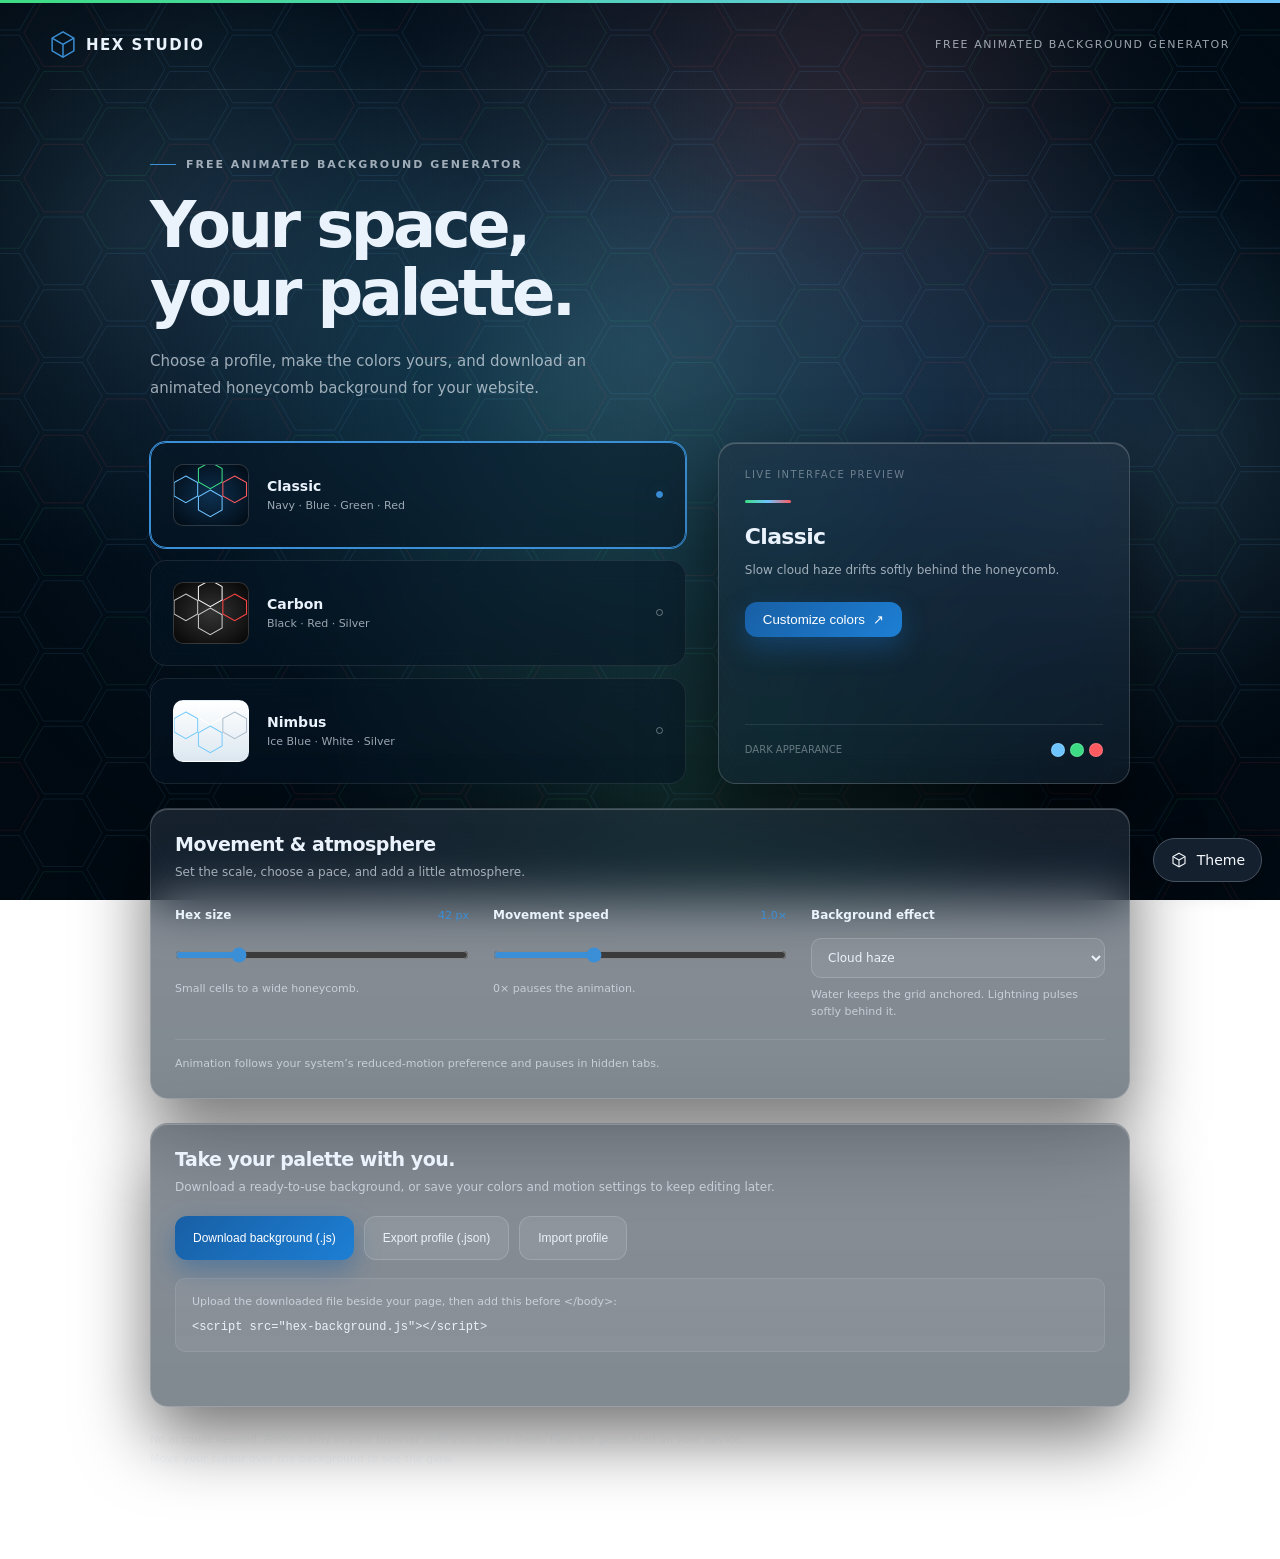
==== commit 57dcf8f5: "Soften lightning into a slow breathing pulse" ====
--- a/hex-studio/index.html
+++ b/hex-studio/index.html
@@ -870,11 +870,11 @@
     <div class="motion-label"><label for="background-effect">Background effect</label></div>
     <select id="background-effect" class="hs-select" aria-describedby="effect-help">
      <option value="clouds" selected>Cloud haze</option>
-     <option value="lightning">Lightning bolts</option>
+     <option value="lightning">Lightning pulse</option>
      <option value="water">Water ripples</option>
      <option value="none">None</option>
     </select>
-    <p id="effect-help">Water keeps the grid anchored. Lightning branches and glows behind it.</p>
+    <p id="effect-help">Water keeps the grid anchored. Lightning pulses softly behind it.</p>
    </div>
   </div>
   <p class="motion-preference" id="motion-preference">Animation follows your system’s reduced-motion preference and pauses in hidden tabs.</p>
@@ -1202,16 +1202,16 @@
             var blue = [Math.round(91 * 0.82 + base[0] * 0.18), Math.round(111 * 0.82 + base[1] * 0.18), Math.round(245 * 0.9 + base[2] * 0.1)];
             var haze = [blue, [137, 148, 218], [103, 113, 184]];
             clouds(time, w, h, haze, dark, 0.5);
-            var cycle = Math.floor(time / 2400), phase = time - cycle * 2400;
-            var burst = phase < 330 ? 0 : phase >= 390 && phase < 640 ? 1 : phase >= 730 && phase < 880 && cycle % 3 === 0 ? 2 : -1;
-            if (burst < 0) return;
-            var age = burst === 0 ? phase / 330 : burst === 1 ? (phase - 390) / 250 : (phase - 730) / 150;
-            var energy = Math.pow(Math.max(0, 1 - age), 1.35) * (burst === 0 ? 1 : burst === 1 ? 0.76 : 0.43);
+            // One slow breath of light. Change the branching pattern only at
+            // the dim minimum, so a new shape never snaps into a bright frame.
+            var period = 8000, clock = time + period / 2;
+            var cycle = Math.floor(clock / period), phase = (clock - cycle * period) / period;
+            var energy = Math.pow(Math.sin(Math.PI * phase), 2);
             if (energy < 0.008) return;
-            var key = cycle + ':' + burst + ':' + w + ':' + h;
+            var key = cycle + ':' + w + ':' + h;
             var cache = lightning.cache;
             if (!cache || cache.key !== key) {
-                var seed = ((cycle * 4099 + burst * 131 + 19763) >>> 0) || 1;
+                var seed = ((cycle * 4099 + 19763) >>> 0) || 1;
                 function random() { seed = (seed * 1664525 + 1013904223) >>> 0; return seed / 4294967296; }
                 function jagged(start, end, levels, roughness) {
                     var points = [start, end], amount = roughness;
@@ -1261,13 +1261,13 @@
             ctx.save(); ctx.lineCap = 'round'; ctx.lineJoin = 'round';
             for (var pass = 0; pass < 3; pass++) {
                 var color = pass === 0 ? blue : pass === 1 ? medium : core;
-                ctx.filter = pass === 0 ? 'blur(' + (12 * scale).toFixed(2) + 'px)' : pass === 1 ? 'blur(' + (1.8 * scale).toFixed(2) + 'px)' : 'blur(0.22px)';
+                ctx.filter = pass === 0 ? 'blur(' + (24 * scale).toFixed(2) + 'px)' : pass === 1 ? 'blur(' + (8 * scale).toFixed(2) + 'px)' : 'blur(' + (4 * scale).toFixed(2) + 'px)';
                 ctx.shadowColor = ink(blue, intensity * (pass === 0 ? 0.30 : 0.18));
-                ctx.shadowBlur = pass === 0 ? 28 * scale : pass === 1 ? 9 * scale : 1.5;
+                ctx.shadowBlur = pass === 0 ? 48 * scale : pass === 1 ? 24 * scale : 10 * scale;
                 for (var group = 0; group < 4; group++) {
                     var width = widths[group];
-                    ctx.lineWidth = (pass === 0 ? width * 10 + 6 : pass === 1 ? width * 2.9 + 0.7 : width) * scale;
-                    ctx.strokeStyle = ink(color, intensity * opacities[group] * (pass === 0 ? 0.17 : pass === 1 ? 0.52 : 0.96));
+                    ctx.lineWidth = (pass === 0 ? width * 13 + 8 : pass === 1 ? width * 3.8 + 2 : width * 2.4 + 1) * scale;
+                    ctx.strokeStyle = ink(color, intensity * opacities[group] * (pass === 0 ? 0.14 : pass === 1 ? 0.30 : 0.56));
                     ctx.beginPath();
                     for (var pathIndex = 0; pathIndex < cache.paths.length; pathIndex++) {
                         var path = cache.paths[pathIndex], points = path.points;
@@ -1471,7 +1471,7 @@
         rangeSetting('Movement speed', 'speed', '0', '3', '0.1', function (value) { api.setSpeed(value); });
         var effectLabel = element('label', 'hexstudio-setting', 'Background effect');
         controls.effect = element('select'); controls.effect.setAttribute('aria-label', 'Background effect');
-        [['clouds','Cloud haze'],['lightning','Lightning bolts'],['water','Water ripples'],['none','None']].forEach(function (entry) {
+        [['clouds','Cloud haze'],['lightning','Lightning pulse'],['water','Water ripples'],['none','None']].forEach(function (entry) {
             var option = element('option', '', entry[1]); option.value = entry[0]; controls.effect.appendChild(option);
         });
         controls.effect.addEventListener('change', function () { api.setEffect(controls.effect.value); });
@@ -1539,7 +1539,7 @@
         controls.size.value = profile.size; controls.sizeValue.textContent = profile.size + ' px';
         controls.speed.value = profile.speed; controls.speedValue.textContent = profile.speed.toFixed(1) + '×';
         controls.effect.value = profile.effect;
-        controls.effectNote.textContent = profile.effect === 'water' ? 'Anchored hexes ripple with the water. No upward drift.' : profile.effect === 'lightning' ? 'Branching lightning bolts strike and fade with a soft blue-white glow.' : profile.effect === 'clouds' ? 'Slow cloud haze moves behind the hexes.' : 'Just the honeycomb grid and cursor glow.';
+        controls.effectNote.textContent = profile.effect === 'water' ? 'Anchored hexes ripple with the water. No upward drift.' : profile.effect === 'lightning' ? 'A fuzzy branching glow slowly brightens and fades in gentle pulses.' : profile.effect === 'clouds' ? 'Slow cloud haze moves behind the hexes.' : 'Just the honeycomb grid and cursor glow.';
         controls.motion.checked = profile.motion !== 'still' && !(media && media.matches); controls.motion.disabled = !!(media && media.matches);
         controls.motionText.textContent = media && media.matches ? 'Motion paused by system settings' : profile.speed === 0 ? 'Animation enabled · speed is paused' : 'Animate background';
         status.textContent = !remember ? 'Applies to this page only.' : storageOK ? 'Saved automatically in this browser.' : 'Storage unavailable. Applies to this page only.';
@@ -1646,7 +1646,7 @@
  var colors = {original:['#6ec4ff','#3ddc84','#ff5a60'],carbon:['#c9c9c9','#ff4545','#f5f5f5'],nimbus:['#78cafa','#f8fcff','#aebecd']};
  var effectDescriptions = {
   clouds: 'Slow cloud haze drifts softly behind the honeycomb.',
-  lightning: 'Branching lightning bolts strike and fade with a soft blue-white glow.',
+  lightning: 'Fuzzy blue-white lightning slowly brightens and fades in gentle pulses.',
   water: 'The honeycomb stays anchored while its contours ripple like water.',
   none: 'Ambient pulses and cursor glow highlight the honeycomb.'
  };
